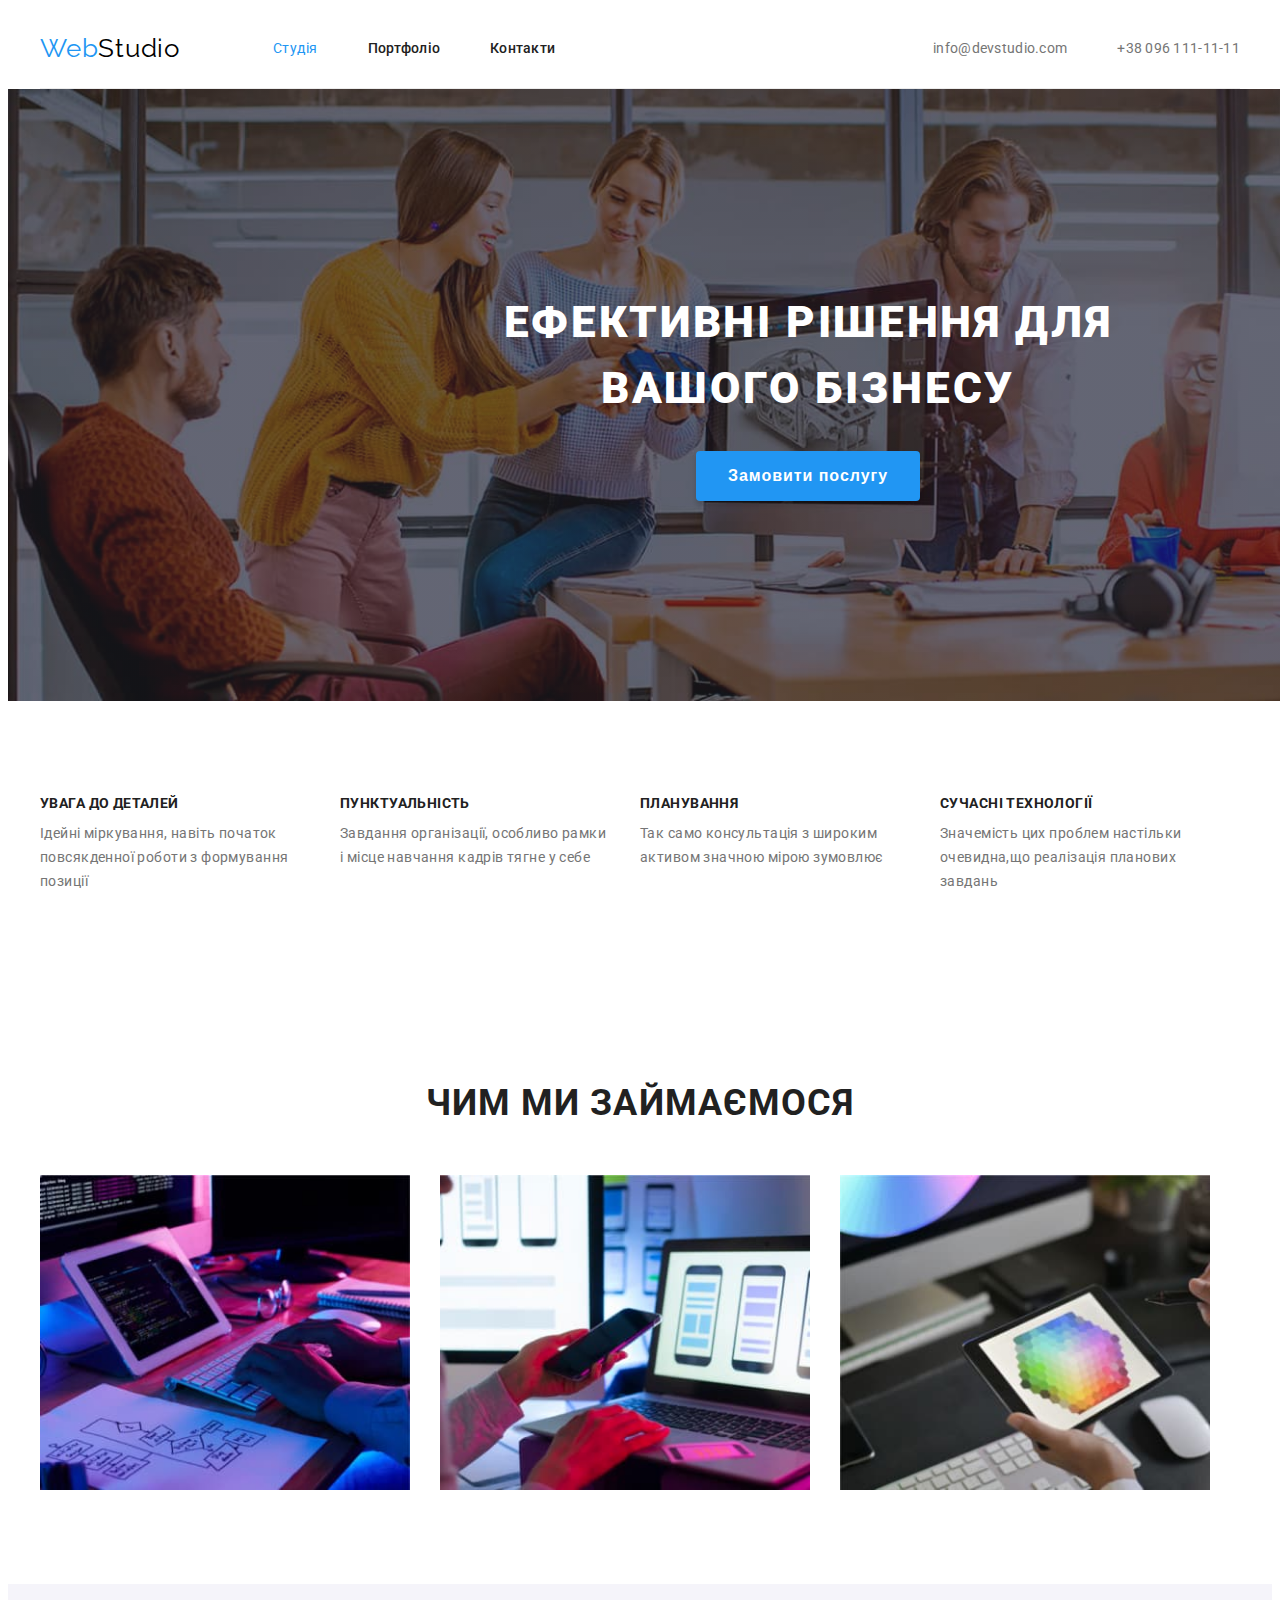
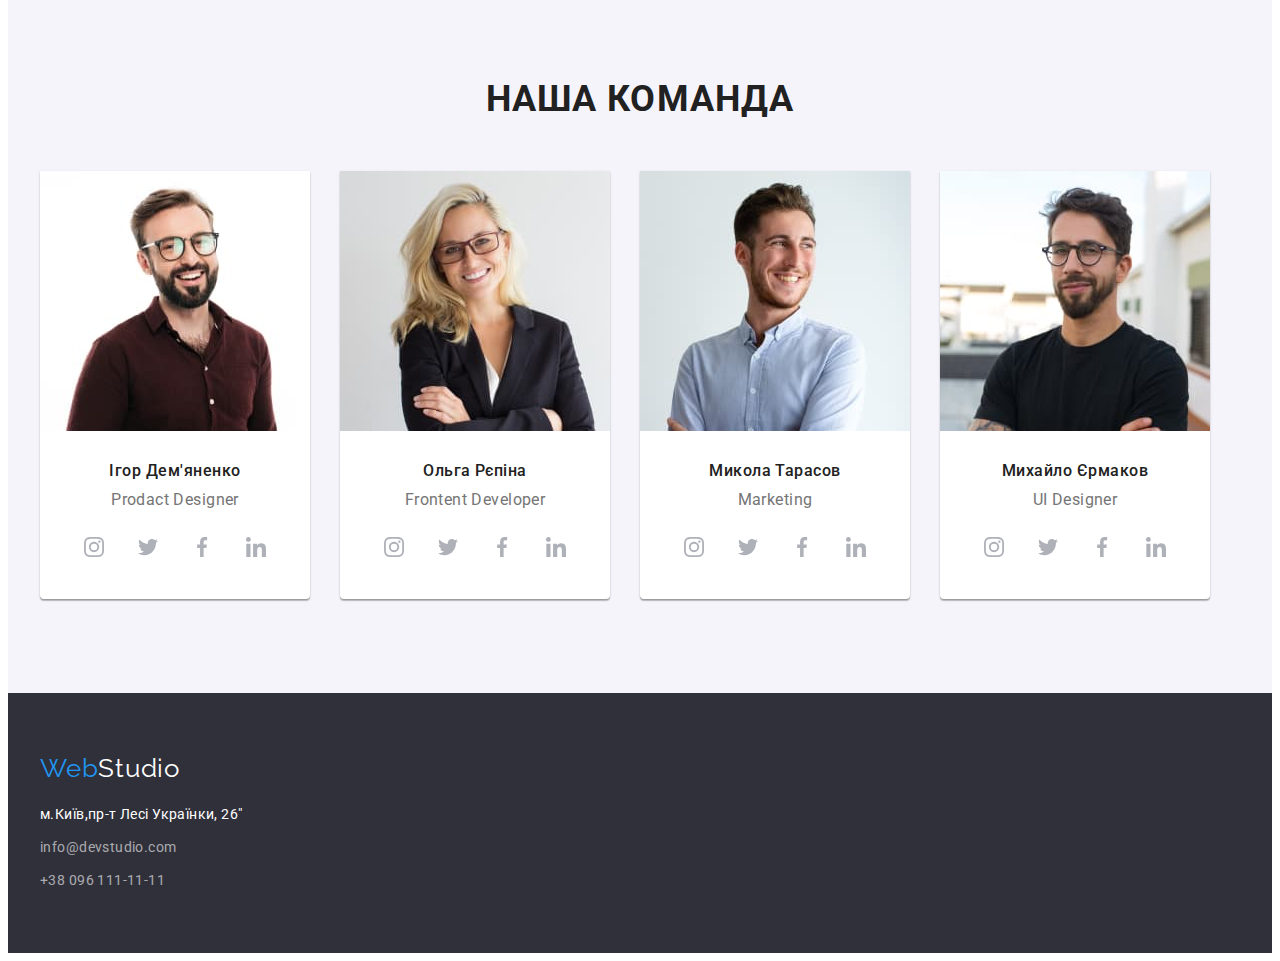
==== index.html @ 4b5b94ff "1" ====
<!DOCTYPE html>
<html lang="en">
  <head>
    <meta charset="UTF-8" >
    <meta http-equiv="X-UA-Compatible" content="IE=edge" >
    <meta name="viewport" content="width=device-width, initial-scale=1.0" >
    <title>Document</title>
<link rel="preconnect" href="https://fonts.googleapis.com">
<link rel="preconnect" href="https://fonts.gstatic.com" crossorigin>
<link href="https://fonts.googleapis.com/css2?family=Raleway:wght@700&family=Roboto:wght@400;500;700;900&display=swap"
  rel="stylesheet">
  <link rel="stylesheet" href="https://cdnjs.cloudflare.com/ajax/libs/modern-normalize/1.1.0/modern-normalize.min.css" integrity="sha512-wpPYUAdjBVSE4KJnH1VR1HeZfpl1ub8YT/NKx4PuQ5NmX2tKuGu6U/JRp5y+Y8XG2tV+wKQpNHVUX03MfMFn9Q==" crossorigin="anonymous" referrerpolicy="no-referrer" />
    <link rel="stylesheet" href="css/styles.css">
  </head>
  <body>
    <header>
      <div class="container">
      <nav class="site-nav">
        <a class="logo" href="./index.html" rel="home">Web<span>Studio</span></a>
        <ul class="menu">
          <li class="iten">
            <a class="text" href="./index.html">Студія</a>
          </li>
          <li class="iten" >
            <a class="page" href="./portfolio.html">Портфоліо</a>
          </li>
          <li class="iten">
            <a class="page" href="./">Контакти</a>
          </li>
        </ul>
      <ul class="сontaсt">
        <li class="iten"><a class="mail" href="mailto:info@devstudio.com">info@devstudio.com</a></li>
        <li class="iten"><a class="tel" href="tel:+380961111111">+38 096 111-11-11</a></li>
      </ul>
    </nav>
    </div>
    </header>
    <main>
      <div class="bunner">
      <section class="section hero">
        <div class="container">
        <h1 class="hero-title">ЕФЕКТИВНІ РІШЕННЯ ДЛЯ ВАШОГО БІЗНЕСУ</h1>
        <button class="button" type="button">
          Замовити послугу
        </button>
        </div>
      </section>
      </div>
      <section class="section">
        <div class="container">
        <h2 class="visually-hidden">НАШІ ПЕРЕВАГИ</h2>
        <ul class="work-list">
          <li class="feature"> 
            <h3 class="title" >УВАГА ДО ДЕТАЛЕЙ</h3>
            <p class="essence">
              Ідейні міркування, навіть початок повсякденної роботи з формування
              позиції
            </p>
          </li>
          <li class="feature">
            <h3 class="title">ПУНКТУАЛЬНІСТЬ</h3>
            <p class="essence" >
              Завдання організації, особливо рамки і місце навчання кадрів тягне
              у себе
            </p>
          </li>
          <li class="feature">
            <h3 class="title">ПЛАНУВАННЯ</h3>
            <p class="essence" >
              Так само консультація з широким активом значною мірою зумовлює
            </p>
          </li>
          <li class="feature">
            <h3 class="title" >СУЧАСНІ ТЕХНОЛОГІЇ</h3>
            <p class="essence">
              Значемість цих проблем настільки очевидна,що реалізація планових
              завдань
            </p>
          </li>
        </ul>
        </div>
      </section>
      <section class="section">
        <div class="container">
        <h2 class="skills">ЧИМ МИ ЗАЙМАЄМОСЯ</h2>
        <ul class="foto">
          <li class="foto-img"><img src="./images/box1.jpg" alt="Розробка" width="370" height="294"></li>
          <li class="foto-img"><img src="./images/box2.jpg" alt="Дизайн" width="370" height="294"></li>
          <li class="foto-img"><img src="./images/box3.jpg" alt="Аналітика" width="370" height="294"></li>
        </ul>
        </div>
      </section>
      <section class="section teams">
        <div class="container">
        <h2  class="specialists">НАША КОМАНДА</h2>
        <ul class="group">
          <li class="team">
            <img class="team-picture" src="./images/team1.jpg" alt="Спеціаліст №1" width="270" height="260">
            <h3 class="name">Ігор Дем'яненко</h3>
            <p class="activity">Prodact Designer</p>
            <ul class="socials">
              <li class="socials-item">
               <a class="socials-link" href="http://instagram.com" target="_blank" rel="noopener noreferrer">
              <svg class="socials-icon" width="20" height="20">
                <use href="./images/icons.svg#icon-instagram"></use>
               </svg>
               </a>
              </li>
              <li class="socials-item">
                <a class="socials-link" href="http://instagram.com" target="_blank" rel="noopener noreferrer">
               <svg class="socials-icon" width="20" height="20">
                 <use href="./images/icons.svg#icon-twitter"></use>
                </svg>
                </a>
               </li>
               <li class="socials-item">
                <a class="socials-link" href="http://instagram.com" target="_blank" rel="noopener noreferrer">
               <svg class="socials-icon" width="20" height="20">
                 <use href="./images/icons.svg#icon-facebook"></use>
                </svg>
                </a>
               </li>
               <li class="socials-item">
                <a class="socials-link" href="http://instagram.com" target="_blank" rel="noopener noreferrer">
               <svg class="socials-icon" width="20" height="20">
                 <use href="./images/icons.svg#icon-linkedin"></use>
                </svg>
                </a>
               </li>
        </ul>
          <li class="team">
            <img class="team-picture" src="./images/team2.jpg" alt="Спеціаліст №2" width="270" height="260">
            <h3 class="name">Ольга Рєпіна</h3>
            <p class="activity">Frontent Developer</p>
            <ul class="socials">
              <li class="socials-item">
               <a class="socials-link" href="http://instagram.com" target="_blank" rel="noopener noreferrer">
              <svg class="socials-icon" width="20" height="20">
                <use href="./images/icons.svg#icon-instagram"></use>
               </svg>
               </a>
              </li>
              <li class="socials-item">
                <a class="socials-link" href="http://instagram.com" target="_blank" rel="noopener noreferrer">
               <svg class="socials-icon" width="20" height="20">
                 <use href="./images/icons.svg#icon-twitter"></use>
                </svg>
                </a>
               </li>
               <li class="socials-item">
                <a class="socials-link" href="http://instagram.com" target="_blank" rel="noopener noreferrer">
               <svg class="socials-icon" width="20" height="20">
                 <use href="./images/icons.svg#icon-facebook"></use>
                </svg>
                </a>
               </li>
               <li class="socials-item">
                <a class="socials-link" href="http://instagram.com" target="_blank" rel="noopener noreferrer">
               <svg class="socials-icon" width="20" height="20">
                 <use href="./images/icons.svg#icon-linkedin"></use>
                </svg>
                </a>
               </li>
        </ul>
          </li>
          <li class="team">
            <img class="team-picture" src="./images/team3.jpg" alt="Спеціаліст №3" width="270" height="260">
            <h3 class="name">Микола Тарасов</h3>
            <p class="activity">Marketing</p>
            <ul class="socials">
              <li class="socials-item">
               <a class="socials-link" href="http://instagram.com" target="_blank" rel="noopener noreferrer">
              <svg class="socials-icon" width="20" height="20">
                <use href="./images/icons.svg#icon-instagram"></use>
               </svg>
               </a>
              </li>
              <li class="socials-item">
                <a class="socials-link" href="http://instagram.com" target="_blank" rel="noopener noreferrer">
               <svg class="socials-icon" width="20" height="20">
                 <use href="./images/icons.svg#icon-twitter"></use>
                </svg>
                </a>
               </li>
               <li class="socials-item">
                <a class="socials-link" href="http://instagram.com" target="_blank" rel="noopener noreferrer">
               <svg class="socials-icon" width="20" height="20">
                 <use href="./images/icons.svg#icon-facebook"></use>
                </svg>
                </a>
               </li>
               <li class="socials-item">
                <a class="socials-link" href="http://instagram.com" target="_blank" rel="noopener noreferrer">
               <svg class="socials-icon" width="20" height="20">
                 <use href="./images/icons.svg#icon-linkedin"></use>
                </svg>
                </a>
               </li>
        </ul>
          </li>
          <li class="team">
            <img class="team-picture" src="./images/team4.jpg" alt="Спеціаліст №4" width="270" height="260">
            <h3 class="name">Михайло Єрмаков</h3>
            <p class="activity">UI Designer</p>
            <ul class="socials">
              <li class="socials-item">
               <a class="socials-link" href="http://instagram.com" target="_blank" rel="noopener noreferrer">
              <svg class="socials-icon" width="20" height="20">
                <use href="./images/icons.svg#icon-instagram"></use>
               </svg>
               </a>
              </li>
              <li class="socials-item">
                <a class="socials-link" href="http://instagram.com" target="_blank" rel="noopener noreferrer">
               <svg class="socials-icon" width="20" height="20">
                 <use href="./images/icons.svg#icon-twitter"></use>
                </svg>
                </a>
               </li>
               <li class="socials-item">
                <a class="socials-link" href="http://instagram.com" target="_blank" rel="noopener noreferrer">
               <svg class="socials-icon" width="20" height="20">
                 <use href="./images/icons.svg#icon-facebook"></use>
                </svg>
                </a>
               </li>
               <li class="socials-item">
                <a class="socials-link" href="http://instagram.com" target="_blank" rel="noopener noreferrer">
               <svg class="socials-icon" width="20" height="20">
                 <use href="./images/icons.svg#icon-linkedin"></use>
                </svg>
                </a>
               </li>
        </ul>
          </li>
        </ul>
        </div>
      </section>
    </main>
    <footer class="page-footer">
      <div class="container">
        <a class="logo-f" href="./index.html" rel="home">Web<span>Studio</span></a>
       <ul class="feedback">
        <li class="footer-feedback"><a class="map" href="./https://www.google.com/maps">м.Київ,пр-т Лесі Українки, 26"</a></li>
        <li class="footer-feedback"><a class="f-mail" href="mailto:info@devstudio.com">info@devstudio.com</a></li>
        <li class="footer-feedback"><a class="f-tel" href="tel:+380961111111">+38 096 111-11-11</a></li>
      </ul>
    </div>
      
    </footer>
    </body>
    
    </html>
---- css/styles.css ----
:root{
    --primary-text-color:#757575;
    --title-text-color:#212121;
    --accent-color:#2196f3;
    --primary-bg-color:#fff;
    --btn-bg-color:#188CE8;
    --border-color: #eeeeee;
}
body {
    font-family: 'Roboto', sans-serif;
    color: var(--primary-text-color);
    font-size: 14px;
    letter-spacing: 0.03em;
    background-color: var(--primary-bg-color);
}
ul{
    list-style: none;
    margin: 0;
    padding: 0;
}
a {
    text-decoration: none;
    margin: 0;
    padding: 0;
    color: inherit;
}
h1, h2, h3, p{
    margin: 0;
}
img{
    display: block;
    max-width: 100%;
    height: auto;
}
.container{
width: 1200px;
padding-left: 15px;
padding-right: 15px;
margin-left: auto;
margin-right: auto;
}
.section{
    padding-top: 94px;
    padding-bottom: 94px;

}

.site-nav{
    display: flex;
    align-items: center;
    border-bottom: 1px solid #ececec;
}

.menu {
    display: flex;
    margin-left: 93px;
    padding-inline-start: 0px;

}
.menu .iten:not(:last-child)
{
    margin-right: 50px;
}

.logo{
    display: inline-block;
    padding-top: 24px;
    padding-bottom: 24px;


    font-family: 'Raleway', sans-serif; 
    color:var(--accent-color);
    font-size: 26px;
    text-decoration: none;
    letter-spacing: 0.03em;
}
.logo span {
  color:#000;
}

.menu  .page{
    display: block;
   font-weight: 500;
    color: var(--title-text-color);
    letter-spacing: 0.02em;
    padding-top: 32px;
    padding-bottom: 32px;
}

.page:focus, 
.page:hover {
    color: var(--accent-color);

} 

.menu .text{
    display: block;
    color:var(--accent-color);
    padding-top: 32px;
    padding-bottom: 32px;
   
}
.сontaсt {
    display: flex;
    justify-content: flex-end;
    letter-spacing: 0.02em;
    color: var(--primary-text-color);
    margin-left: auto;
}


.contact .iten + .iten {
    margin-left: 50px;
}
.mail{
    display: block;
    color: var(--primary-text-color);
    padding-top: 32px;
    padding-bottom: 32px;
}
.tel {
    display: block;
 color:var(--primary-text-color) ;
 margin-left: 50px;
 padding-top: 32px;
    padding-bottom: 32px;

}
.contact a:hover {
    color: var(--accent-color);
}
.mail:hover,
.mail:focus{
    color: var(--accent-color);
}
.tel:hover,
.tel:focus{
    color: var(--accent-color);
}

   
.hero {
 text-align: center;
 margin-top: auto;
 padding-top: 200px;
 padding-bottom: 200px;
 width: 1600px;
 height: 100%;
 margin-left: auto;
 margin-right: auto;
 background-image: linear-gradient( rgba(47, 48, 58, 0.4), rgba(47, 48, 58, 0.4)),
url(../images/mainfon.jpg); 

background-repeat: no-repeat;
background-position: center;
background-color: #2f303A;
background-size: cover;
}


.hero-title {
 color:var(--primary-bg-color);
 font-size: 44px;
 font-weight: 900;
 letter-spacing: 0.06em;
 line-height: 1.5;
 margin-right: 0px;
 margin-bottom: 30px;
 width: 696px;
margin-left: auto;
margin-right: auto;
}
.button{
text-align: center;
padding: 10px 32px;
background-color: var(--accent-color);
color: var(--primary-bg-color);
font-size: 16px;
font-weight: 700;
letter-spacing: 0.06em;
line-height: 1.9;
border-radius: 4px;
border: 0;
cursor: pointer;
box-shadow: 0px 4px 4px rgba(0, 0, 0, 0.15);

}
.button:focus, 
.button:hover{
    color: var(--primary-bg-color);
    background-color: var(--btn-bg-color);
}
.visually-hidden {
    position: absolute;
    white-space: nowrap;
    width: 1px;
    height: 1px;
    overflow: hidden;
    border: 0;
    padding: 0;
    clip: rect(0 0 0 0);
    clip-path: inset(50%);
    margin: -1px;
}

.work-list{
    display: flex;
    flex-direction: row;
    margin-top: 0;
    margin-bottom: 0;
}

.work-list .title{
    color:var(--title-text-color);
    font-size: 14px;
    font-weight: 700;
    letter-spacing: 0.03em;
    line-height: 1.2;
    padding-bottom: 10px;
    margin-top: 0;
    margin-bottom: 0;
}
.feature{
    width: 270px;
}
.work-list .essence {
    font-weight: 400;
    line-height: 1.7;
}
.feature:not(:last-child){
margin-right: 30px;
}
.skills{
    text-align: center;
    color: var(--title-text-color);
    font-size: 36px;
    font-weight: 700;
    letter-spacing: 0.03em;
    line-height: 1.2;
    margin-top: 0px;
    margin-bottom: 50px;

}
.specialists {
    text-align: center;
    color: var(--title-text-color);
    font-size: 36px;
    font-weight: 700;
    letter-spacing: 0.03em;
    line-height: 1.2;
    margin-top: 0px;
    margin-bottom: 50px;
}

.foto{
    display: flex;
    margin-top: 0px;
    margin-bottom: 0px;
    padding-inline-start: 0px;
    
}


.foto-img:not(:last-child)
{ 
    margin-right: 30px;
}
.group{
display: flex;
     }

 .teams{
    background-color: #f5f4fa;
}
.team {
    background-color: var(--primary-bg-color);
    box-shadow: 0px 1px 3px rgba(0, 0, 0, 0.12), 0px 1px 1px rgba(0, 0, 0, 0.14), 0px 2px 1px rgba(0, 0, 0, 0.2);
    border-radius: 0px 0px 4px 4px;
}
.team:not(:last-child){
    margin-right: 30px;
}
.team-picture{
    
    margin-bottom: 30px;
}
.name {
    color: var(--title-text-color);
    font-size: 16px;
    font-weight: 500;
    letter-spacing: 0.03em;
    line-height: 1.2;
    margin-bottom: 10px;
    text-align: center;
}
.activity{
    font-size: 16px;
    font-weight: 400;
    line-height: 1.2;
    text-align: center;
    margin-bottom: 16px;
}
.socials{
    display: flex;
    display: flex;
    justify-content: center;
    align-items: center;
    gap: 10px;
    padding-bottom: 30px;
}
.socials-item{
    display: flex;
    justify-content: center;
    align-items: center;
    width: 44px;
    height: 44px;
}
.socials-link{
    display: flex;
    justify-content: center;
    align-items: center;
    width: 44px;
    height: 44px;
     background-color: #fff;
     border-radius: 50%;
}
.socials-icon:hover{
    background-color: aqua;
}
.socials-link:hover .socials-icon{
    fill:#188CE8
}
.socials-icon{
    fill: #afb1b8;
}

.page-footer {
   background-color: #2f303A;

}
.page-footer .feedback {
    letter-spacing: 0.03em;
    line-height: 1.7;
    padding-bottom: 60px;
}
.page-footer .feedback:hover {
    color:var(--accent-color);
}
.container .logo-f{
font-family: 'Raleway', sans-serif;
    color: var(--accent-color);
    font-size: 26px;
    letter-spacing: 0.03em;
    padding-top: 60px;
    display:inline-flex;
    margin-bottom: 20px;

}
.logo-f span{
    color: var(--primary-bg-color);
}
.page-footer .map {
     color: var(--primary-bg-color);
     padding-inline-start: 0px;
     margin-top: 20px;
}

.f-mail:hover,
.f-mail:focus{
    color: var(--accent-color);
}
.f-tel:hover,
.f-tel:focus{
    color: var(--accent-color);
}

.footer-feedback:not(:last-child){
    margin-bottom: 9px;
}
.f-mail{
    color: rgba(255, 255, 255, 0.6);
}
.f-tel{
    color: rgba(255, 255, 255, 0.6);
margin-left: 0px;
}







.menu .studia{
    color: var(--title-text-color);
}
.menu .portf{
    color: var(--accent-color);
}
.bt{
    display: flex;
    margin-bottom: 50px;
    justify-content: center;
}
 .btns:not(:last-child){
    margin-right: 8px;
}
.btn-group{
    background-color: #f5f4fa;
    letter-spacing: 0.03em;
    font-size: 16px;
    color: var(--title-text-color);
    line-height: 26px;
     display: flex;
     text-align: center;
     border-radius: 4px;
     padding: 6px 22px;
     border:0px;
     cursor: pointer;
    
}

.other:focus,
.other:hover{
    color: var(--primary-bg-color);
    background-color:#188CE8 ;
    filter: drop-shadow(0px 4px 4px rgba(0, 0, 0, 0.25));
}

 .all{
    display: inline-block;
    background-color: var(--accent-color);
    color: var(--primary-bg-color);
    min-width: 73px;
    padding: 6px 25px;
    
}
.all:focus,
.all:hover {
    color:#188CE8 ;
    background-color: var(--primary-bg-color) ;
    filter: drop-shadow(0px 4px 4px rgba(0, 0, 0, 0.25));

}
.project{
    display: flex;
    flex-wrap: wrap;
    gap:30px
}
 .blok {
     width: calc((100% - 30px*2) / 3);
}

.main-foto{
    display: block;
    max-width: 100%;
    height:auto;
}

.poster{
    border-bottom: 1px solid var(--border-color);
    border-left: 1px solid var(--border-color);
    border-right: 1px solid var(--border-color);
    padding-left: 23px;
    padding-top: 20px;
    padding-bottom: 19px;
}
.project-name {
    letter-spacing: 0.06em;
    font-size: 18px;
    color: var(--title-text-color);
    font-weight: 700;
    line-height: 1.9;
    margin-bottom: 4px;
}
.project-deal {
    font-size: 16px;
    color: var(--primary-text-color);
    letter-spacing:0.03em ;
    line-height: 30px;
}
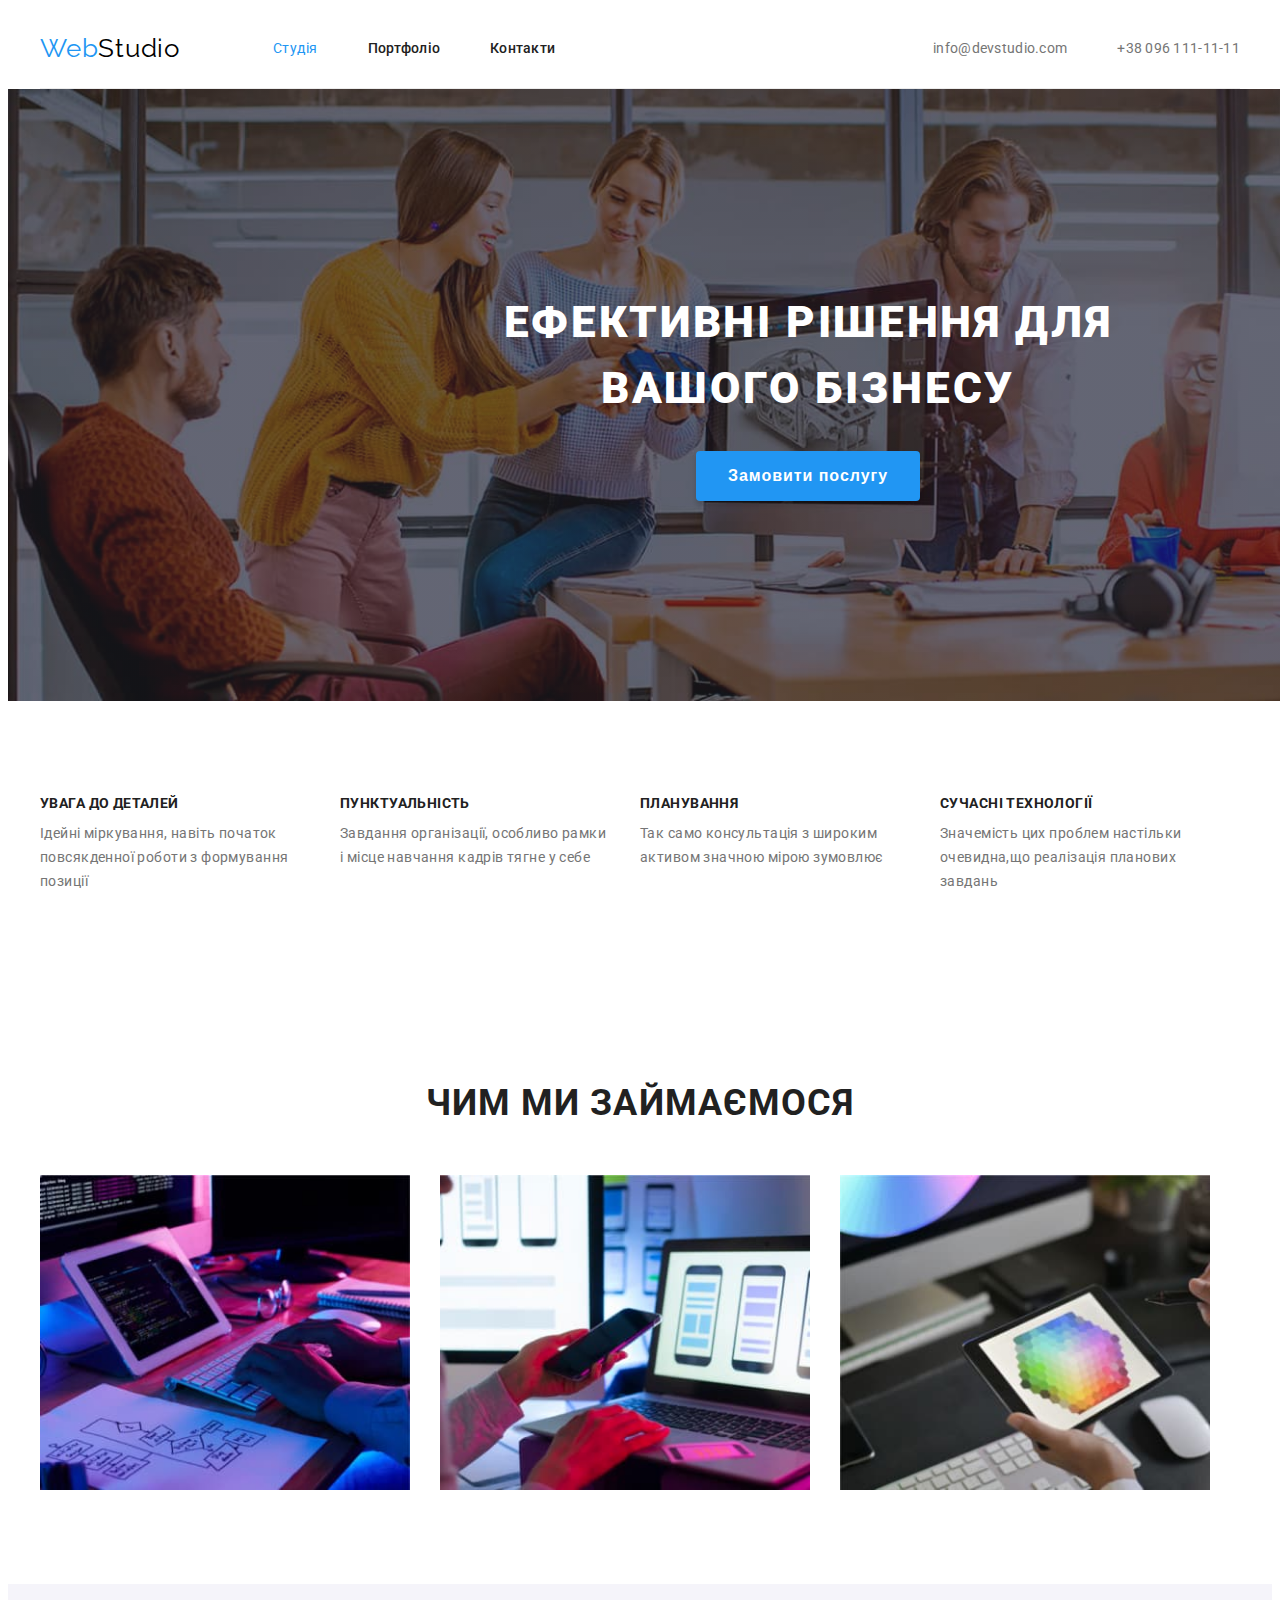
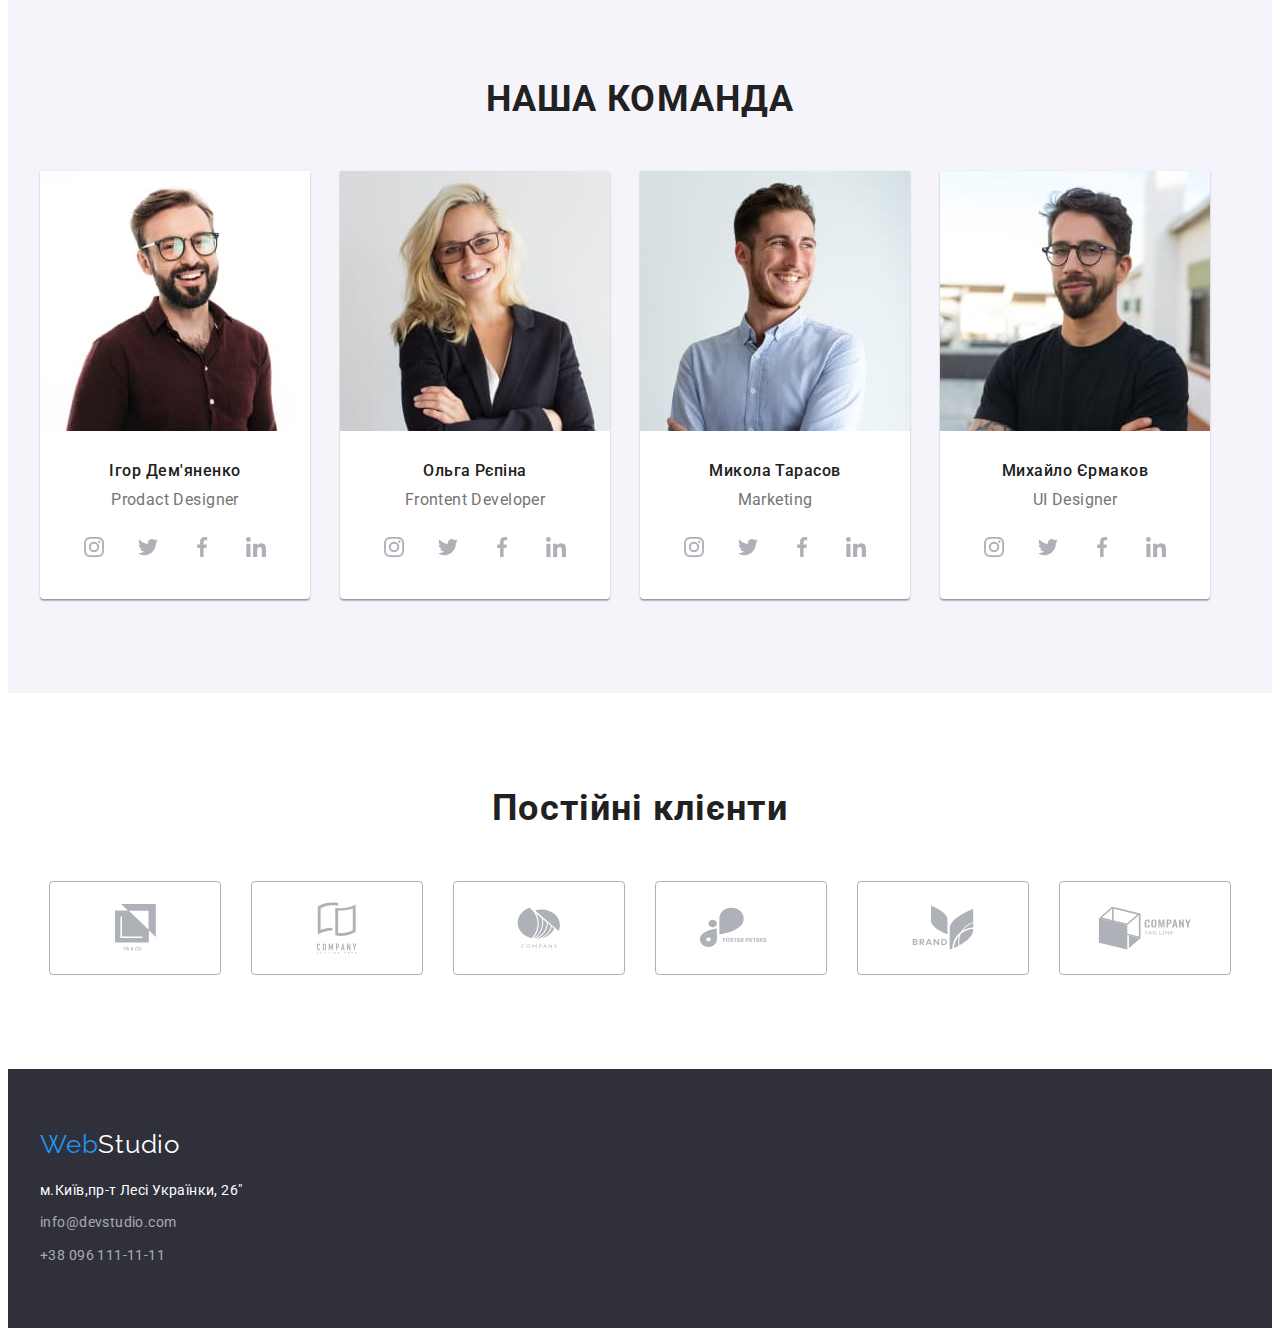
==== commit de3f913a: "1" ====
--- a/index.html
+++ b/index.html
@@ -134,6 +134,50 @@
             <p class="activity">Frontent Developer</p>
             <ul class="socials">
               <li class="socials-item">
+                
+              
+               <a class="socials-link" href="http://instagram.com" target="_blank" rel="noopener noreferrer">
+              <svg class="socials-icon" width="20" height="20">
+                <use href="./images/icons.svg#icon-instagram"></use>
+               </svg>
+               </a>
+            </li>
+              
+              <li class="socials-item">
+              
+                <a class="socials-link" href="http://instagram.com" target="_blank" rel="noopener noreferrer">
+               <svg class="socials-icon" width="20" height="20">
+                 <use href="./images/icons.svg#icon-twitter"></use>
+                </svg>
+                </a>
+            
+               </li>
+               <li class="socials-item">
+                
+                <a class="socials-link" href="http://instagram.com" target="_blank" rel="noopener noreferrer">
+               <svg class="socials-icon" width="20" height="20">
+                 <use href="./images/icons.svg#icon-facebook"></use>
+                </svg>
+                </a>
+            
+               </li>
+               <li class="socials-item">
+               
+                <a class="socials-link" href="http://instagram.com" target="_blank" rel="noopener noreferrer">
+               <svg class="socials-icon" width="20" height="20">
+                 <use href="./images/icons.svg#icon-linkedin"></use>
+                </svg>
+                </a>
+             
+               </li>
+        </ul>
+          </li>
+          <li class="team">
+            <img class="team-picture" src="./images/team3.jpg" alt="Спеціаліст №3" width="270" height="260">
+            <h3 class="name">Микола Тарасов</h3>
+            <p class="activity">Marketing</p>
+            <ul class="socials">
+              <li class="socials-item">
                <a class="socials-link" href="http://instagram.com" target="_blank" rel="noopener noreferrer">
               <svg class="socials-icon" width="20" height="20">
                 <use href="./images/icons.svg#icon-instagram"></use>
@@ -164,9 +208,9 @@
         </ul>
           </li>
           <li class="team">
-            <img class="team-picture" src="./images/team3.jpg" alt="Спеціаліст №3" width="270" height="260">
-            <h3 class="name">Микола Тарасов</h3>
-            <p class="activity">Marketing</p>
+            <img class="team-picture" src="./images/team4.jpg" alt="Спеціаліст №4" width="270" height="260">
+            <h3 class="name">Михайло Єрмаков</h3>
+            <p class="activity">UI Designer</p>
             <ul class="socials">
               <li class="socials-item">
                <a class="socials-link" href="http://instagram.com" target="_blank" rel="noopener noreferrer">
@@ -198,42 +242,68 @@
                </li>
         </ul>
           </li>
-          <li class="team">
-            <img class="team-picture" src="./images/team4.jpg" alt="Спеціаліст №4" width="270" height="260">
-            <h3 class="name">Михайло Єрмаков</h3>
-            <p class="activity">UI Designer</p>
-            <ul class="socials">
-              <li class="socials-item">
-               <a class="socials-link" href="http://instagram.com" target="_blank" rel="noopener noreferrer">
-              <svg class="socials-icon" width="20" height="20">
-                <use href="./images/icons.svg#icon-instagram"></use>
-               </svg>
-               </a>
-              </li>
-              <li class="socials-item">
-                <a class="socials-link" href="http://instagram.com" target="_blank" rel="noopener noreferrer">
-               <svg class="socials-icon" width="20" height="20">
-                 <use href="./images/icons.svg#icon-twitter"></use>
-                </svg>
-                </a>
-               </li>
-               <li class="socials-item">
-                <a class="socials-link" href="http://instagram.com" target="_blank" rel="noopener noreferrer">
-               <svg class="socials-icon" width="20" height="20">
-                 <use href="./images/icons.svg#icon-facebook"></use>
-                </svg>
-                </a>
-               </li>
-               <li class="socials-item">
-                <a class="socials-link" href="http://instagram.com" target="_blank" rel="noopener noreferrer">
-               <svg class="socials-icon" width="20" height="20">
-                 <use href="./images/icons.svg#icon-linkedin"></use>
-                </svg>
-                </a>
-               </li>
-        </ul>
-          </li>
-        </ul>
+        </ul>
+        </div>
+      </section>
+      <section class="section">
+        <div class="container">
+          <h2 class="customers">Постійні клієнти</h2>
+          <ul class="our-customers">
+            <li>
+              <div class="customer-box">
+                <a class="customer-link" href="http://" target="_blank" rel="noopener noreferrer">
+                  <svg class="customer-icon" width="41" height="46.7">
+                    <use href="./images/icons.svg#icon-group"></use>
+                   </svg>
+                   </a>
+              </div>
+            </li>
+            <li>
+              <div class="customer-box">
+                <a class="customer-link" href="http://" target="_blank" rel="noopener noreferrer">
+                  <svg class="customer-icon" width="40" height="52">
+                    <use href="./images/icons.svg#icon-group-1"></use>
+                   </svg>
+                   </a>
+              </div>
+            </li>
+            <li>
+              <div class="customer-box"> 
+                <a class="customer-link" href="http://" target="_blank" rel="noopener noreferrer">
+                  <svg class="customer-icon" width="43.46" height="41.18">
+                    <use href="./images/icons.svg#icon-group-2"></use>
+                   </svg>
+                   </a>
+              </div>
+            </li>
+            <li>
+              <div class="customer-box">
+                <a class="customer-link" href="http://" target="_blank" rel="noopener noreferrer">
+                  <svg class="customer-icon" width="84.44" height="40.62">
+                    <use href="./images/icons.svg#icon-group-3"></use>
+                   </svg>
+                   </a>
+              </div>
+            </li>
+            <li>
+              <div class="customer-box"> 
+                <a class="customer-link" href="http://" target="_blank" rel="noopener noreferrer">
+                  <svg class="customer-icon" width="62.54" height="45.43">
+                    <use href="./images/icons.svg#icon-group-4"></use>
+                   </svg>
+                   </a>
+              </div>
+            </li>
+            <li>
+              <div class="customer-box">
+                <a class="customer-link" href="http://" target="_blank" rel="noopener noreferrer">
+                  <svg class="customer-icon" width="93.79" height="43.93">
+                    <use href="./images/icons.svg#icon-group-5"></use>
+                   </svg>
+                   </a>
+              </div>
+            </li>
+          </ul>
         </div>
       </section>
     </main>
--- a/css/styles.css
+++ b/css/styles.css
@@ -302,37 +302,87 @@
 }
 .socials{
     display: flex;
-    display: flex;
     justify-content: center;
     align-items: center;
     gap: 10px;
     padding-bottom: 30px;
 }
-.socials-item{
+
+.socials-link{
     display: flex;
     justify-content: center;
     align-items: center;
     width: 44px;
     height: 44px;
-}
-.socials-link{
+     background-color:  var(--primary-bg-color);
+     border-radius: 50%;
+}
+.socials-item{
+   
+}
+.socials-link:hover{
+    background-color:var(--btn-bg-color);
+}
+.socials-link:hover .socials-icon{
+    fill: var(--primary-bg-color);
+}
+    
+.socials-icon:hover{
+    fill: var(--primary-bg-color);
+}
+.socials-icon{
+    fill: #afb1b8;
+}
+.customers{
+    text-align: center;
+    color: var(--title-text-color);
+    font-size: 36px;
+    font-weight: 700;
+    letter-spacing: 0.03em;
+    line-height: 1.2;
+    margin-top: 0px;
+    margin-bottom: 50px;
+}
+.our-customers{
     display: flex;
     justify-content: center;
     align-items: center;
-    width: 44px;
-    height: 44px;
+    gap: 30px;
+}
+.customer-box{
+    display: flex;
+    justify-content: center;
+    align-items: center;
+    width: 170px;
+    height: 92px;
+    border: 1px solid #afb1b8;
+    border-radius: 4px;
+}
+.customer-link{
+   display: flex;
+   justify-content: center;
+   align-items: center;
+    width: 106px;
+    height: 60px;
      background-color: #fff;
-     border-radius: 50%;
-}
-.socials-icon:hover{
-    background-color: aqua;
-}
-.socials-link:hover .socials-icon{
-    fill:#188CE8
-}
-.socials-icon{
-    fill: #afb1b8;
-}
+     }
+
+
+     .customer-box:hover,
+     .customer-box:focus {
+        border-color: var(--accent-color);
+        cursor: pointer;
+    }
+    .customer-box:hover .customer-link .customer-icon{
+        fill: var(--accent-color);
+    }
+    .customer-icon{
+        fill: #afb1b8;
+    }
+
+
+
+
 
 .page-footer {
    background-color: #2f303A;
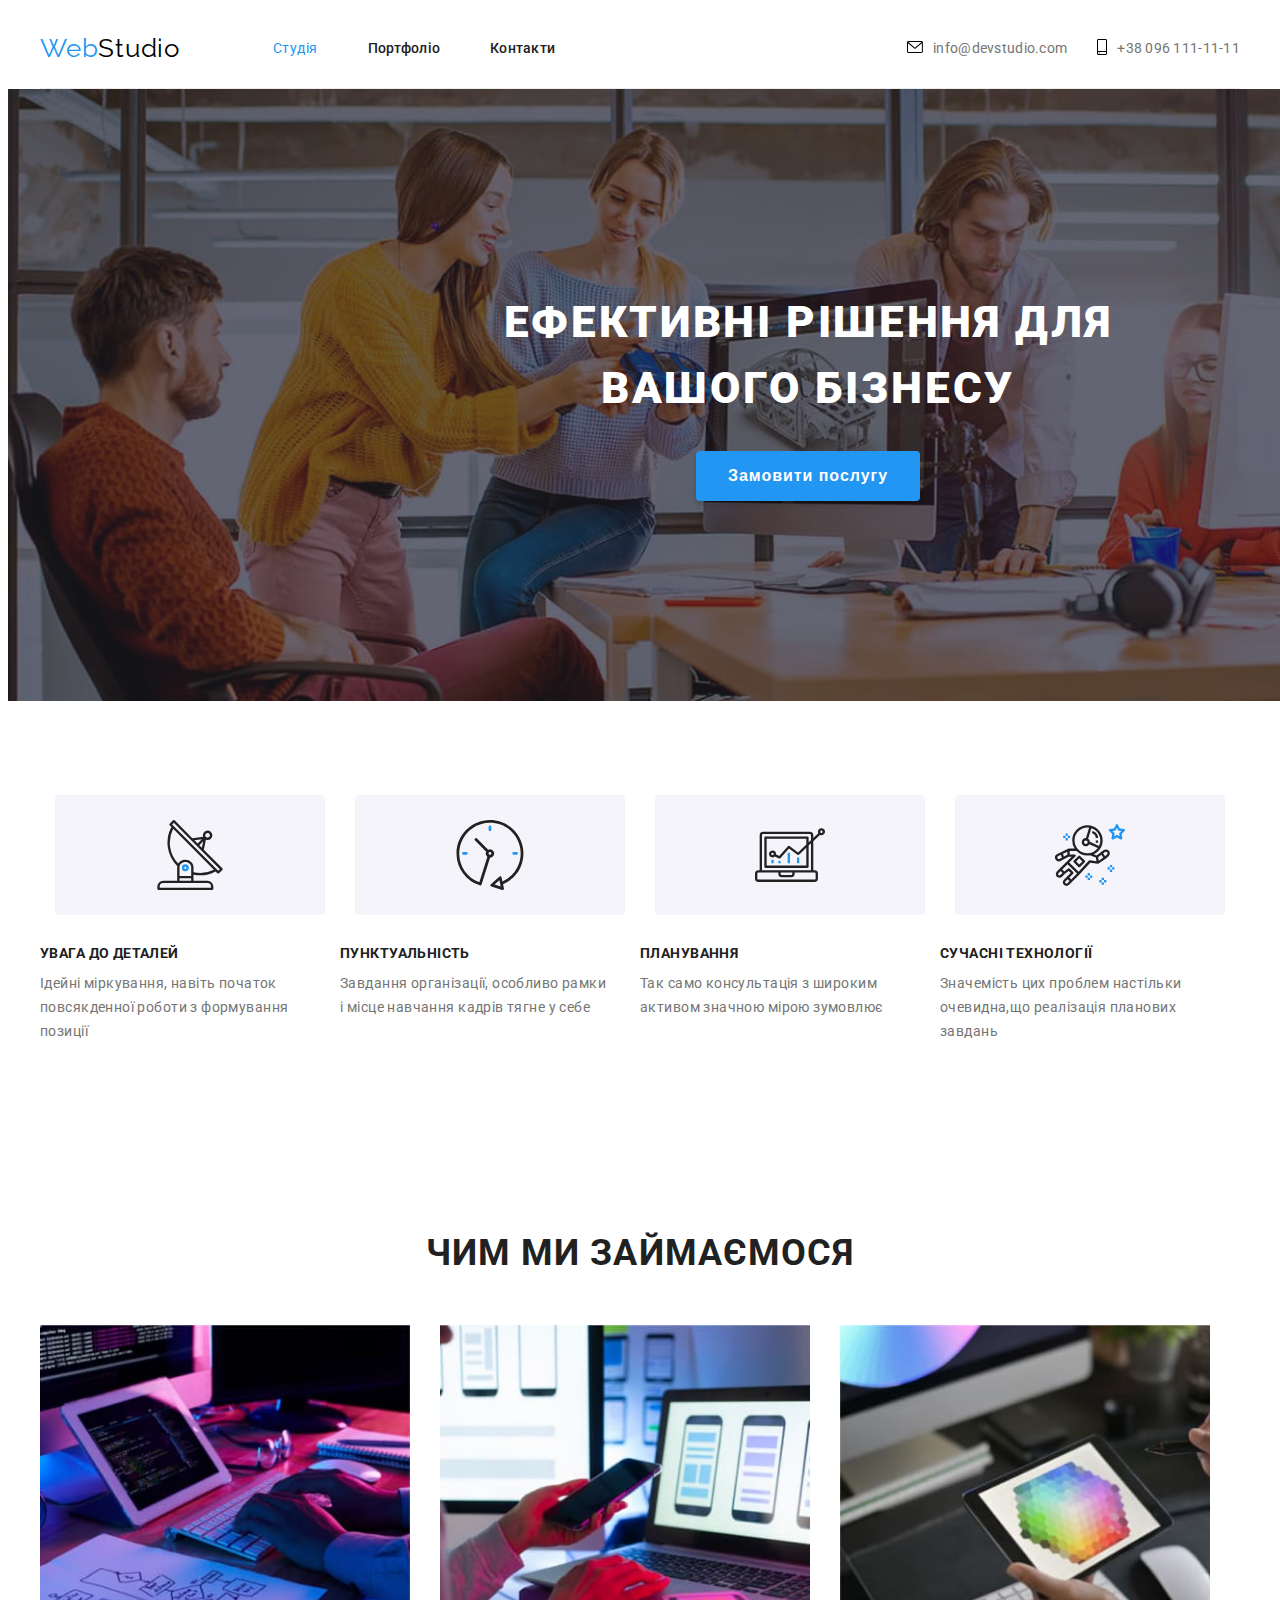
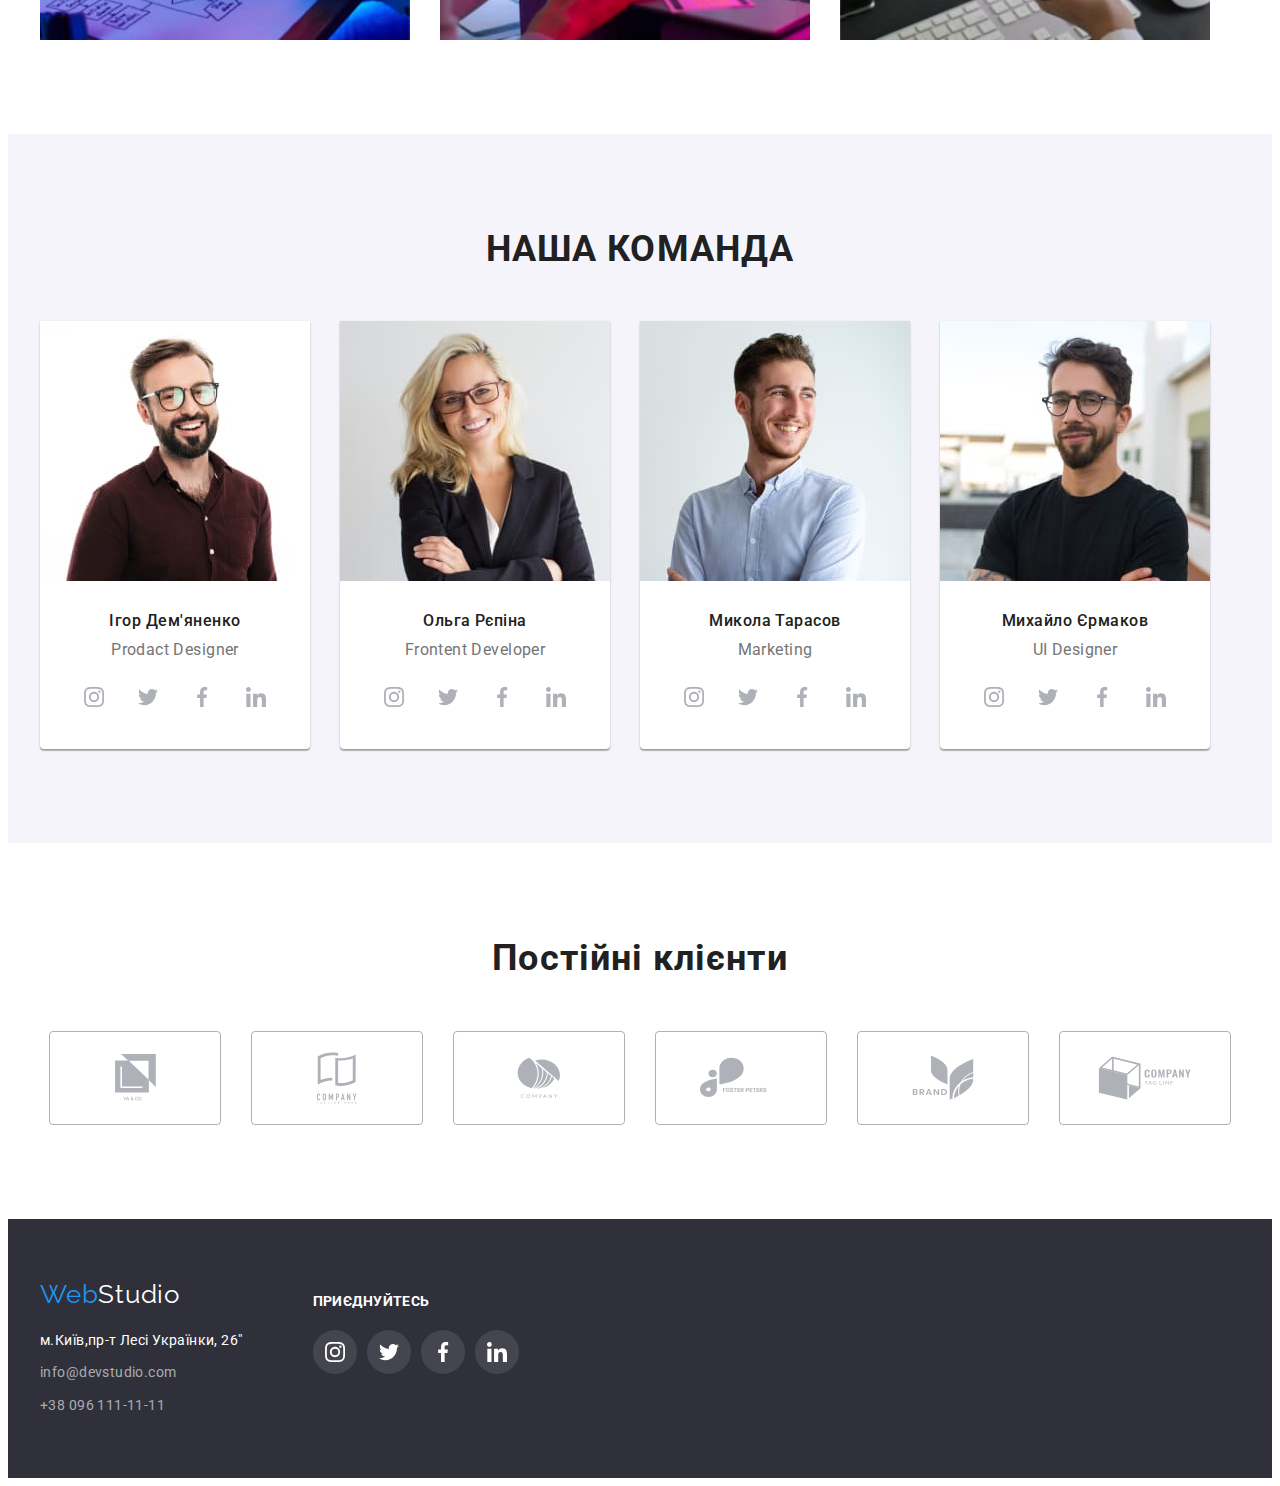
==== commit 7b8cc18c: "2" ====
--- a/index.html
+++ b/index.html
@@ -29,8 +29,28 @@
           </li>
         </ul>
       <ul class="сontaсt">
-        <li class="iten"><a class="mail" href="mailto:info@devstudio.com">info@devstudio.com</a></li>
-        <li class="iten"><a class="tel" href="tel:+380961111111">+38 096 111-11-11</a></li>
+       
+        <li class="contact-item">
+          <div class="contacts">
+          <a class="contact-link" href="http://" target="_blank" rel="noopener noreferrer">
+         <svg class="contact-icon" width="16" height="12">
+           <use href="./images/icons.svg#icon-envelope-hover"></use>
+          </svg>
+          </a>
+          
+        <a class="mail" href="mailto:info@devstudio.com">info@devstudio.com</a>
+          </div>
+      </li>
+        <li class="contact-item">
+          <div class="contacts">
+          <a class="contakt-link" href="http://" target="_blank" rel="noopener noreferrer">
+         <svg class="contakt-icon" width="10" height="16">
+           <use href="./images/icons.svg#icon-smartphone"></use>
+          </svg>
+          </a>
+          <a class="tel" href="tel:+380961111111">+38 096 111-11-11</a>
+          </div>
+        </li>
       </ul>
     </nav>
     </div>
@@ -49,6 +69,36 @@
       <section class="section">
         <div class="container">
         <h2 class="visually-hidden">НАШІ ПЕРЕВАГИ</h2>
+        <ul class="details">
+          <li class="details-item">
+           <a class="details-link" href="http://" target="_blank" rel="noopener noreferrer">
+          <svg class="details-icon" width="70" height="70">
+            <use href="./images/icons.svg#icon-antenna-1"></use>
+           </svg>
+           </a>
+        </li>
+        <li class="details-item">
+          <a class="details-link" href="http://" target="_blank" rel="noopener noreferrer">
+         <svg class="details-icon" width="70" height="70">
+           <use href="./images/icons.svg#icon-clock-1"></use>
+          </svg>
+          </a>
+       </li>
+       <li class="details-item">
+        <a class="details-link" href="http://" target="_blank" rel="noopener noreferrer">
+       <svg class="details-icon" width="70" height="70">
+         <use href="./images/icons.svg#icon-diagram-1"></use>
+        </svg>
+        </a>
+     </li>
+     <li class="details-item">
+      <a class="details-link" href="http://" target="_blank" rel="noopener noreferrer">
+     <svg class="details-icon" width="70" height="70">
+       <use href="./images/icons.svg#icon-astronaut-1"></use>
+      </svg>
+      </a>
+   </li>
+        </ul>
         <ul class="work-list">
           <li class="feature"> 
             <h3 class="title" >УВАГА ДО ДЕТАЛЕЙ</h3>
@@ -308,7 +358,8 @@
       </section>
     </main>
     <footer class="page-footer">
-      <div class="container">
+      <div class="container block-footer">
+        <div>
         <a class="logo-f" href="./index.html" rel="home">Web<span>Studio</span></a>
        <ul class="feedback">
         <li class="footer-feedback"><a class="map" href="./https://www.google.com/maps">м.Київ,пр-т Лесі Українки, 26"</a></li>
@@ -316,6 +367,40 @@
         <li class="footer-feedback"><a class="f-tel" href="tel:+380961111111">+38 096 111-11-11</a></li>
       </ul>
     </div>
+      <div class="footer-icons">
+        <h4 class="footer-header">ПРИЄДНУЙТЕСЬ</h4>
+      <ul class="f-links">
+        <li class="footer-item">
+          <a class="footer-link" href="http://instagram.com" target="_blank" rel="noopener noreferrer">
+         <svg class="footer-icon" width="20" height="20">
+           <use href="./images/icons.svg#icon-instagram"></use>
+          </svg>
+          </a>
+         </li>
+         <li class="footer-item">
+           <a class="footer-link" href="http://instagram.com" target="_blank" rel="noopener noreferrer">
+          <svg class="footer-icon" width="20" height="20">
+            <use href="./images/icons.svg#icon-twitter"></use>
+           </svg>
+           </a>
+          </li>
+          <li class="footer-item">
+           <a class="footer-link" href="http://instagram.com" target="_blank" rel="noopener noreferrer">
+          <svg class="footer-icon" width="20" height="20">
+            <use href="./images/icons.svg#icon-facebook"></use>
+           </svg>
+           </a>
+          </li>
+          <li class="footer-item">
+           <a class="footer-link" href="http://instagram.com" target="_blank" rel="noopener noreferrer">
+          <svg class="footer-icon" width="20" height="20">
+            <use href="./images/icons.svg#icon-linkedin"></use>
+           </svg>
+           </a>
+          </li>
+      </ul>
+    </div>
+    </div>
       
     </footer>
     </body>
--- a/css/styles.css
+++ b/css/styles.css
@@ -24,7 +24,7 @@
     padding: 0;
     color: inherit;
 }
-h1, h2, h3, p{
+h1, h2, h3, h4, p{
     margin: 0;
 }
 img{
@@ -108,26 +108,28 @@
     margin-left: auto;
 }
 
-
-.contact .iten + .iten {
-    margin-left: 50px;
-}
+.contacts{
+    display: flex;
+    justify-content: center;
+    align-items: center;
+    gap: 10px;
+}
+.contact-item:not(:last-child){
+    margin-right: 30px;
+    }
+
+
+
 .mail{
-    display: block;
     color: var(--primary-text-color);
     padding-top: 32px;
     padding-bottom: 32px;
 }
 .tel {
-    display: block;
  color:var(--primary-text-color) ;
- margin-left: 50px;
  padding-top: 32px;
     padding-bottom: 32px;
 
-}
-.contact a:hover {
-    color: var(--accent-color);
 }
 .mail:hover,
 .mail:focus{
@@ -203,6 +205,25 @@
     margin: -1px;
 }
 
+.details{
+    display: flex;
+    justify-content: center;
+    align-items: center;
+    gap: 30px;
+    margin-bottom: 30px;
+}
+
+.details-link{
+    display: flex;
+    justify-content: center;
+    align-items: center;
+    width: 270px;
+    height: 120px;
+     background-color:  #f5f4fa;
+     border-radius: 4px;
+     
+}
+
 .work-list{
     display: flex;
     flex-direction: row;
@@ -305,7 +326,7 @@
     justify-content: center;
     align-items: center;
     gap: 10px;
-    padding-bottom: 30px;
+    margin-bottom: 30px;
 }
 
 .socials-link{
@@ -327,9 +348,8 @@
     fill: var(--primary-bg-color);
 }
     
-.socials-icon:hover{
-    fill: var(--primary-bg-color);
-}
+
+
 .socials-icon{
     fill: #afb1b8;
 }
@@ -385,8 +405,16 @@
 
 
 .page-footer {
+
    background-color: #2f303A;
 
+}
+
+ .block-footer{
+    display: flex;
+    justify-content: left;
+    align-items: center;
+    gap: 70px;
 }
 .page-footer .feedback {
     letter-spacing: 0.03em;
@@ -435,7 +463,46 @@
 margin-left: 0px;
 }
 
-
+.footer-header{
+    text-align: left;
+    color: var(--primary-bg-color);
+    font-size: 14px;
+    font-weight: 700;
+    letter-spacing: 0.03em;
+    line-height: 1.2;
+    margin-bottom: 20px;
+}
+.footer-icons{
+    display: block;
+    justify-content: center;
+}
+.f-links{
+    display: flex;
+    justify-content: left;
+    align-items: center;
+    gap: 10px;
+    margin-bottom: 30px;
+}
+
+.footer-link{
+    display: flex;
+    justify-content: center;
+    align-items: center;
+    width: 44px;
+    height: 44px;
+     background-color: rgba(255, 255, 255, 0.1);
+     border-radius: 50%;}
+
+.footer-icon{
+    fill: #fff
+}
+.footer-link:hover{
+    background-color:var(--btn-bg-color);
+}
+
+
+
+<!--portfolio-->
 
 
 
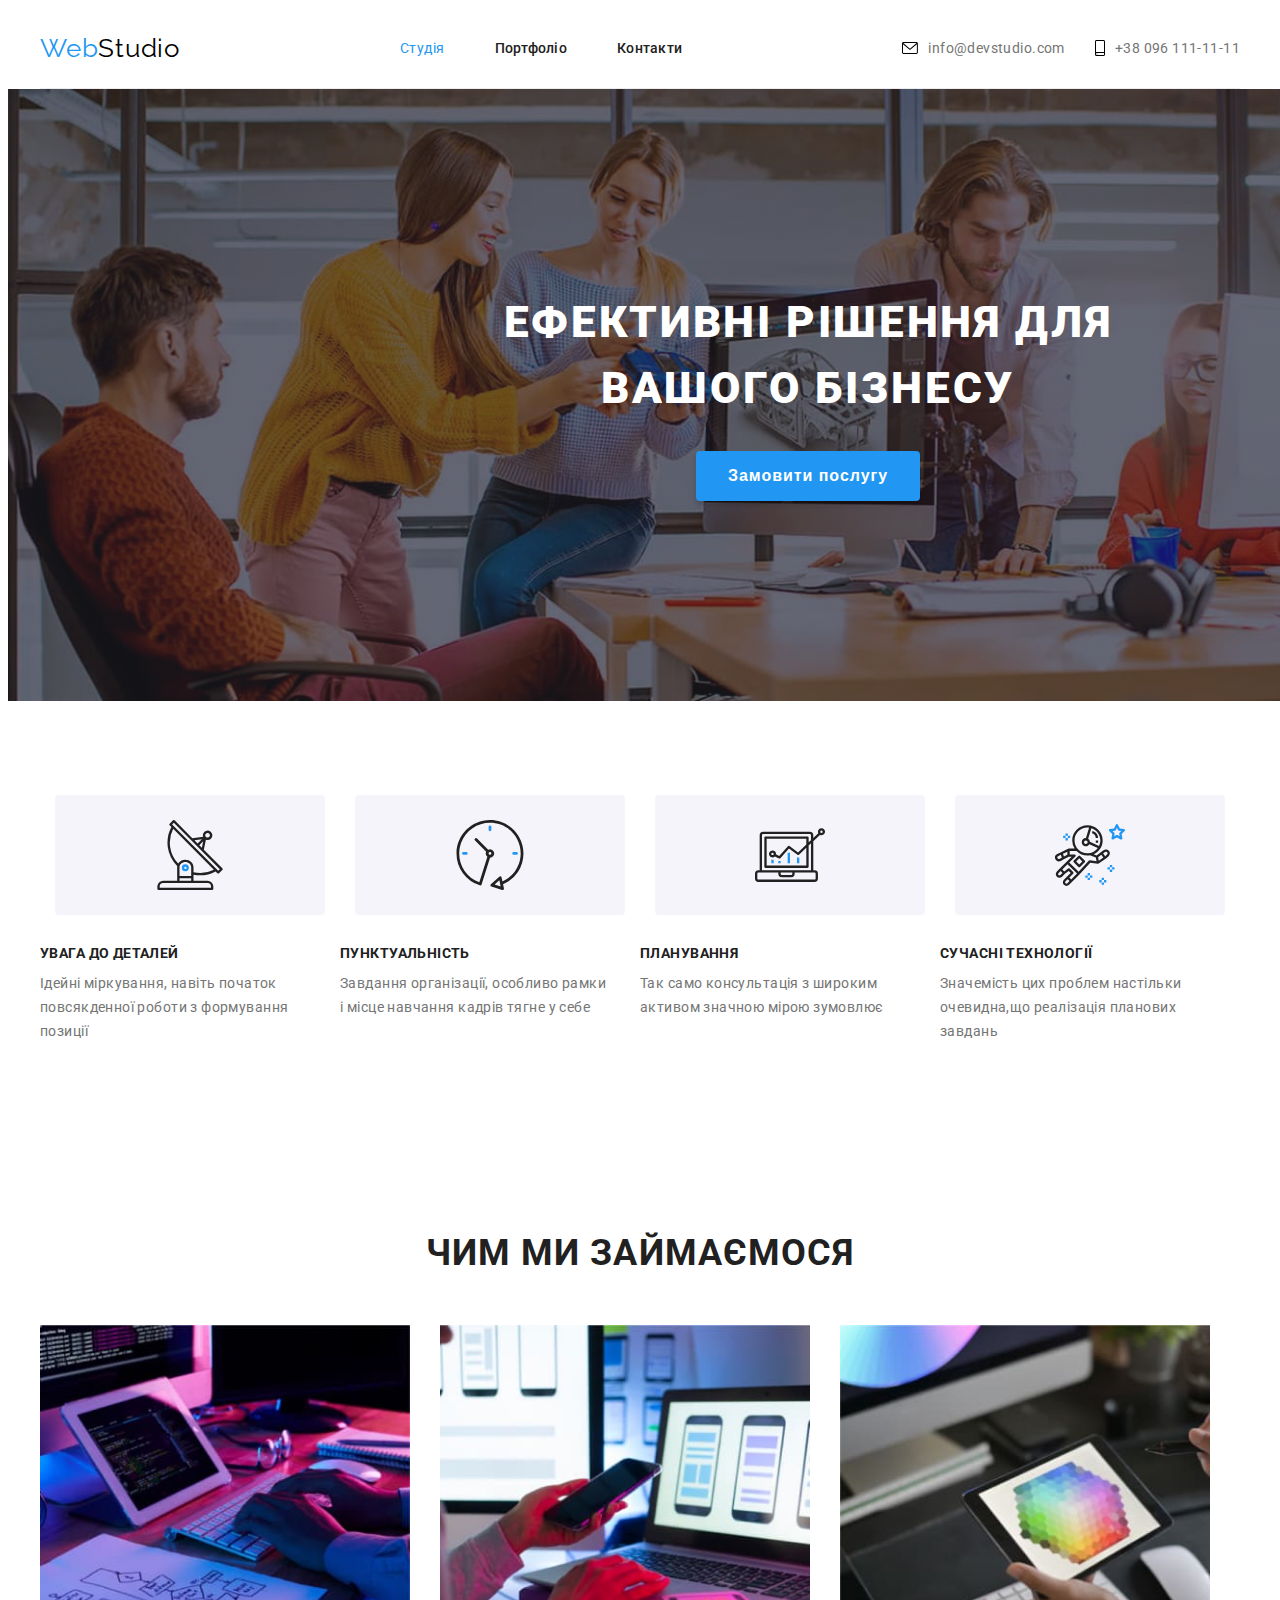
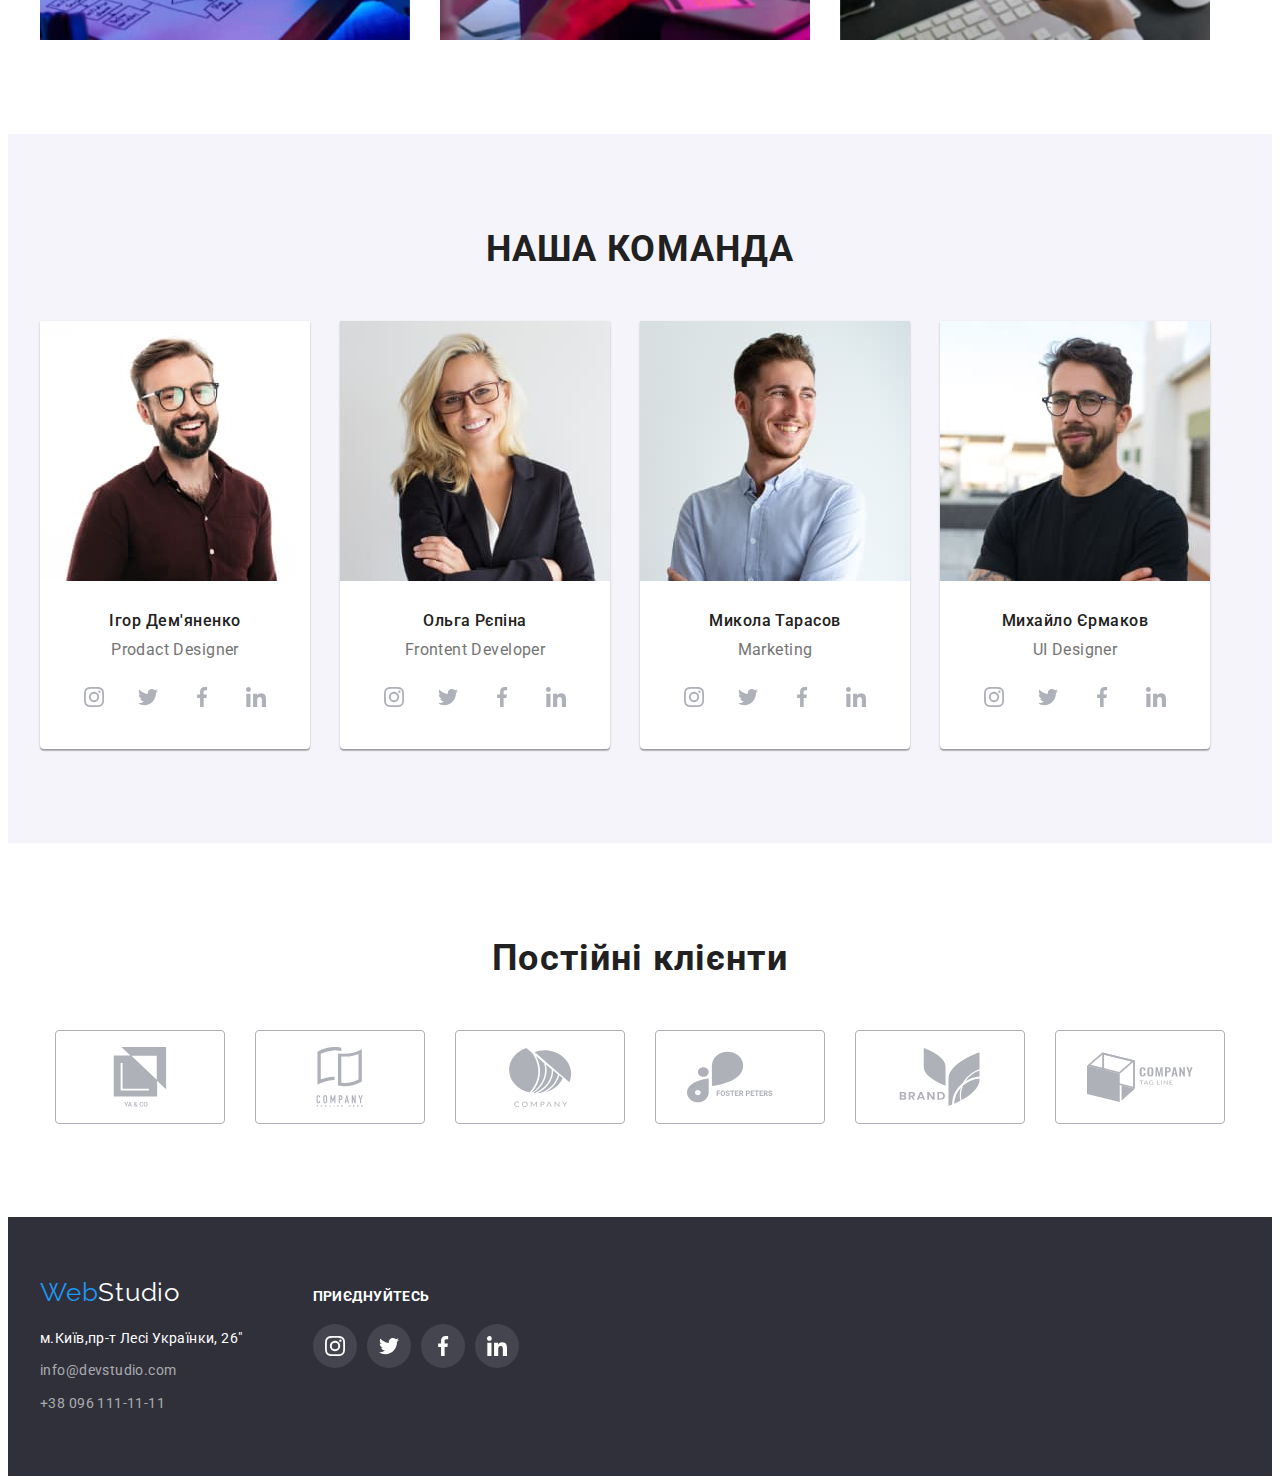
==== commit 6df8be6d: "3" ====
--- a/index.html
+++ b/index.html
@@ -28,32 +28,31 @@
             <a class="page" href="./">Контакти</a>
           </li>
         </ul>
-      <ul class="сontaсt">
+      <ul class="cont">
        
-        <li class="contact-item">
-          <div class="contacts">
-          <a class="contact-link" href="http://" target="_blank" rel="noopener noreferrer">
-         <svg class="contact-icon" width="16" height="12">
-           <use href="./images/icons.svg#icon-envelope-hover"></use>
-          </svg>
-          </a>
-          
-        <a class="mail" href="mailto:info@devstudio.com">info@devstudio.com</a>
-          </div>
+        <li class="contacts">
+         
+           <a class="mail" href="mailto:info@devstudio.com">
+            <svg class="contact-icon" width="16" height="12">
+              <use href="./images/icons.svg#icon-envelope-hover"></use>
+             </svg>
+            info@devstudio.com</a>
+         
       </li>
-        <li class="contact-item">
-          <div class="contacts">
-          <a class="contakt-link" href="http://" target="_blank" rel="noopener noreferrer">
-         <svg class="contakt-icon" width="10" height="16">
-           <use href="./images/icons.svg#icon-smartphone"></use>
-          </svg>
-          </a>
-          <a class="tel" href="tel:+380961111111">+38 096 111-11-11</a>
-          </div>
+
+        <li class="contacts">
+         
+           <a class="tel" href="tel:+380961111111">
+            <svg class="contact-icon" width="10" height="16">
+              <use href="./images/icons.svg#icon-smartphone"></use>
+             </svg>
+            +38 096 111-11-11</a>
+       
         </li>
+
       </ul>
     </nav>
-    </div>
+  </div>
     </header>
     <main>
       <div class="bunner">
@@ -71,32 +70,33 @@
         <h2 class="visually-hidden">НАШІ ПЕРЕВАГИ</h2>
         <ul class="details">
           <li class="details-item">
-           <a class="details-link" href="http://" target="_blank" rel="noopener noreferrer">
+           <div class="details-link">
           <svg class="details-icon" width="70" height="70">
             <use href="./images/icons.svg#icon-antenna-1"></use>
            </svg>
-           </a>
+          </div>
+         
         </li>
         <li class="details-item">
-          <a class="details-link" href="http://" target="_blank" rel="noopener noreferrer">
+          <div class="details-link">
          <svg class="details-icon" width="70" height="70">
            <use href="./images/icons.svg#icon-clock-1"></use>
           </svg>
-          </a>
+         
        </li>
        <li class="details-item">
-        <a class="details-link" href="http://" target="_blank" rel="noopener noreferrer">
+        <div class="details-link">
        <svg class="details-icon" width="70" height="70">
          <use href="./images/icons.svg#icon-diagram-1"></use>
         </svg>
-        </a>
+       
      </li>
      <li class="details-item">
-      <a class="details-link" href="http://" target="_blank" rel="noopener noreferrer">
+      <div class="details-link">
      <svg class="details-icon" width="70" height="70">
        <use href="./images/icons.svg#icon-astronaut-1"></use>
       </svg>
-      </a>
+     
    </li>
         </ul>
         <ul class="work-list">
@@ -299,59 +299,59 @@
         <div class="container">
           <h2 class="customers">Постійні клієнти</h2>
           <ul class="our-customers">
-            <li>
-              <div class="customer-box">
-                <a class="customer-link" href="http://" target="_blank" rel="noopener noreferrer">
-                  <svg class="customer-icon" width="41" height="46.7">
+            <li class="customer-box">
+             
+                <a class="customer-link" href="http://" target="_blank" rel="noopener noreferrer">
+                  <svg class="customer-icon" width="106" height="60">
                     <use href="./images/icons.svg#icon-group"></use>
                    </svg>
                    </a>
-              </div>
-            </li>
-            <li>
-              <div class="customer-box">
-                <a class="customer-link" href="http://" target="_blank" rel="noopener noreferrer">
-                  <svg class="customer-icon" width="40" height="52">
+             
+            </li>
+            <li class="customer-box">
+              
+                <a class="customer-link" href="http://" target="_blank" rel="noopener noreferrer">
+                  <svg class="customer-icon" width="106" height="60">
                     <use href="./images/icons.svg#icon-group-1"></use>
                    </svg>
                    </a>
-              </div>
-            </li>
-            <li>
-              <div class="customer-box"> 
-                <a class="customer-link" href="http://" target="_blank" rel="noopener noreferrer">
-                  <svg class="customer-icon" width="43.46" height="41.18">
+             
+            </li>
+            <li class="customer-box" >
+             
+                <a class="customer-link" href="http://" target="_blank" rel="noopener noreferrer">
+                  <svg class="customer-icon" width="106" height="60">
                     <use href="./images/icons.svg#icon-group-2"></use>
                    </svg>
                    </a>
-              </div>
-            </li>
-            <li>
-              <div class="customer-box">
-                <a class="customer-link" href="http://" target="_blank" rel="noopener noreferrer">
-                  <svg class="customer-icon" width="84.44" height="40.62">
+            
+            </li>
+            <li class="customer-box">
+              
+                <a class="customer-link" href="http://" target="_blank" rel="noopener noreferrer">
+                  <svg class="customer-icon" width="106" height="60">
                     <use href="./images/icons.svg#icon-group-3"></use>
                    </svg>
                    </a>
-              </div>
-            </li>
-            <li>
-              <div class="customer-box"> 
-                <a class="customer-link" href="http://" target="_blank" rel="noopener noreferrer">
-                  <svg class="customer-icon" width="62.54" height="45.43">
+             
+            </li>
+            <li class="customer-box">
+              
+                <a class="customer-link" href="http://" target="_blank" rel="noopener noreferrer">
+                  <svg class="customer-icon" width="106" height="60">
                     <use href="./images/icons.svg#icon-group-4"></use>
                    </svg>
                    </a>
-              </div>
-            </li>
-            <li>
-              <div class="customer-box">
-                <a class="customer-link" href="http://" target="_blank" rel="noopener noreferrer">
-                  <svg class="customer-icon" width="93.79" height="43.93">
+             
+            </li>
+            <li class="customer-box">
+             
+                <a class="customer-link" href="http://" target="_blank" rel="noopener noreferrer">
+                  <svg class="customer-icon" width="106" height="60">
                     <use href="./images/icons.svg#icon-group-5"></use>
                    </svg>
                    </a>
-              </div>
+             
             </li>
           </ul>
         </div>
--- a/css/styles.css
+++ b/css/styles.css
@@ -47,13 +47,13 @@
 
 .site-nav{
     display: flex;
+   justify-content: space-between;
     align-items: center;
     border-bottom: 1px solid #ececec;
 }
 
 .menu {
     display: flex;
-    margin-left: 93px;
     padding-inline-start: 0px;
 
 }
@@ -100,44 +100,73 @@
     padding-bottom: 32px;
    
 }
-.сontaсt {
-    display: flex;
-    justify-content: flex-end;
-    letter-spacing: 0.02em;
-    color: var(--primary-text-color);
-    margin-left: auto;
+.cont{
+    display: flex;
+    justify-content: right;
+    align-items: center;
 }
 
 .contacts{
     display: flex;
     justify-content: center;
     align-items: center;
-    gap: 10px;
-}
-.contact-item:not(:last-child){
+}
+.contacts:not(:last-child){
     margin-right: 30px;
     }
-
-
-
+ .contact-link:hover{
+        fill:var(--btn-bg-color);
+    }
+
+.contact-icon{
+    margin-right: 10px;
+}
 .mail{
-    color: var(--primary-text-color);
+    display: flex;
+    align-items: center;
+    justify-content: center;
     padding-top: 32px;
     padding-bottom: 32px;
+    color: var(--primary-text-color);
+   
 }
 .tel {
+    display: flex;
+    align-items: center;
+    padding-top: 32px;
+    padding-bottom: 32px;
  color:var(--primary-text-color) ;
- padding-top: 32px;
-    padding-bottom: 32px;
-
-}
-.mail:hover,
+
+
+}
+
 .mail:focus{
     color: var(--accent-color);
 }
-.tel:hover,
+.mail:focus .contact-icon{
+    fill: var(--accent-color);
+}
+
+.mail:hover{
+    color: var(--accent-color);
+}
+.mail:hover .contact-icon{
+    fill: var(--accent-color);
+}
+
+
+
 .tel:focus{
     color: var(--accent-color);
+}
+.tel:focus .contact-icon{
+    fill: var(--accent-color);
+}
+.tel:hover{
+    color: var(--accent-color);
+}
+.tel:hover .contact-icon{
+    fill: var(--accent-color);
 }
 
    
@@ -347,6 +376,12 @@
 .socials-link:hover .socials-icon{
     fill: var(--primary-bg-color);
 }
+.socials-link:focus{
+    background-color:var(--btn-bg-color);
+}
+.socials-link:focus .socials-icon{
+    fill: var(--primary-bg-color);
+}
     
 
 
@@ -375,27 +410,36 @@
     align-items: center;
     width: 170px;
     height: 92px;
-    border: 1px solid #afb1b8;
-    border-radius: 4px;
+   
 }
 .customer-link{
    display: flex;
    justify-content: center;
    align-items: center;
-    width: 106px;
-    height: 60px;
+    width: 100%;
+    height: 100%;
      background-color: #fff;
+     border: 1px solid #afb1b8;
+     border-radius: 4px;
      }
 
 
-     .customer-box:hover,
-     .customer-box:focus {
+     .customer-link:hover {
         border-color: var(--accent-color);
         cursor: pointer;
     }
-    .customer-box:hover .customer-link .customer-icon{
+    .customer-link:hover .customer-icon{
         fill: var(--accent-color);
     }
+
+    .customer-link:focus{
+        border-color: var(--accent-color);
+        cursor: pointer;
+    }
+    .customer-link:focus .customer-icon{
+        fill: var(--accent-color);
+    }
+
     .customer-icon{
         fill: #afb1b8;
     }
@@ -412,8 +456,7 @@
 
  .block-footer{
     display: flex;
-    justify-content: left;
-    align-items: center;
+    align-items: baseline;
     gap: 70px;
 }
 .page-footer .feedback {
@@ -499,6 +542,9 @@
 .footer-link:hover{
     background-color:var(--btn-bg-color);
 }
+.footer-link:focus{
+    background-color: var(--btn-bg-color);
+}
 
 
 
@@ -506,10 +552,14 @@
 
 
 
-
-
-.menu .studia{
-    color: var(--title-text-color);
+.text .studia:hover,
+.text .studia:focus
+{
+    color: var(--accent-color);
+}
+
+ .menu .iten .studia{
+    color: var(--title-text-color)
 }
 .menu .portf{
     color: var(--accent-color);
@@ -564,8 +614,15 @@
     flex-wrap: wrap;
     gap:30px
 }
- .blok {
+ .bloc{
      width: calc((100% - 30px*2) / 3);
+}
+
+
+.shadow:hover,
+.shadow:focus{
+    box-shadow: 0px 1px 1px rgba(0, 0, 0, 0.12), 0px 4px 4px rgba(0, 0, 0, 0.06), 1px 4px 6px rgba(0, 0, 0, 0.16);
+
 }
 
 .main-foto{
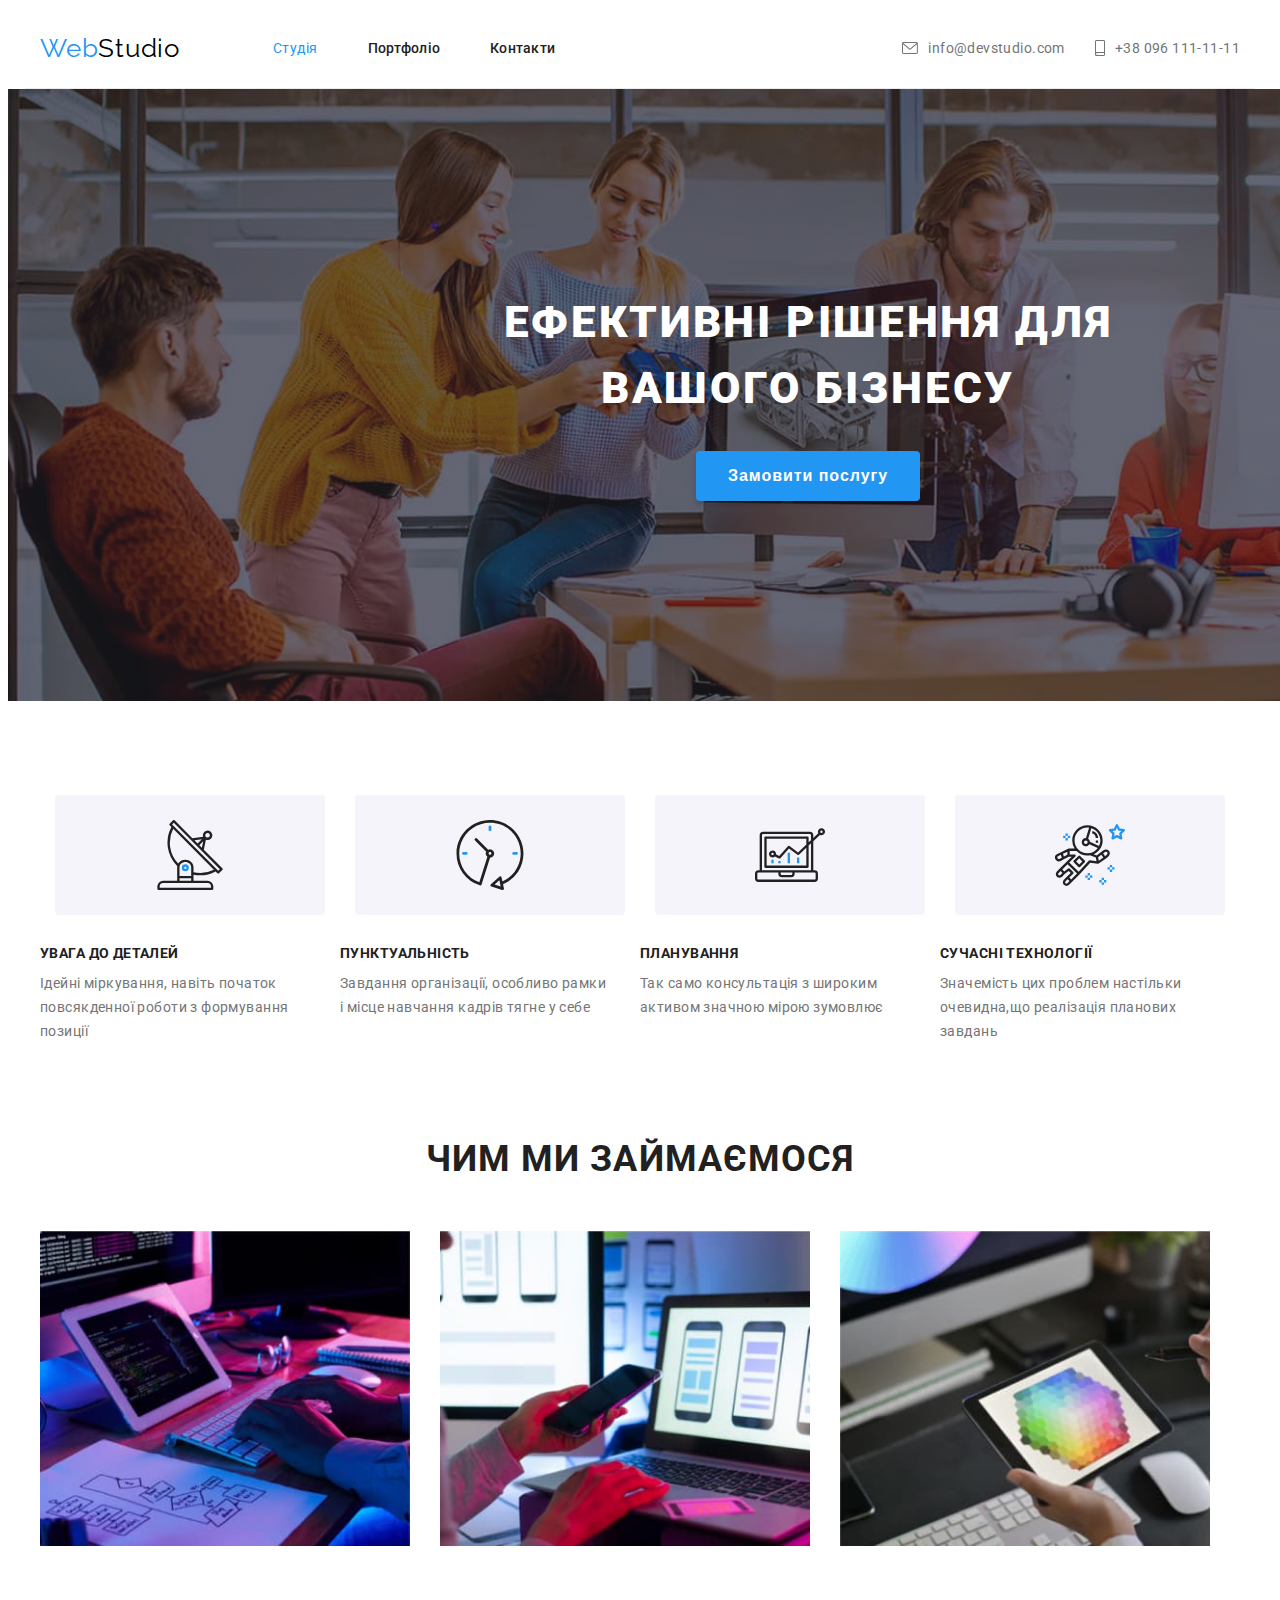
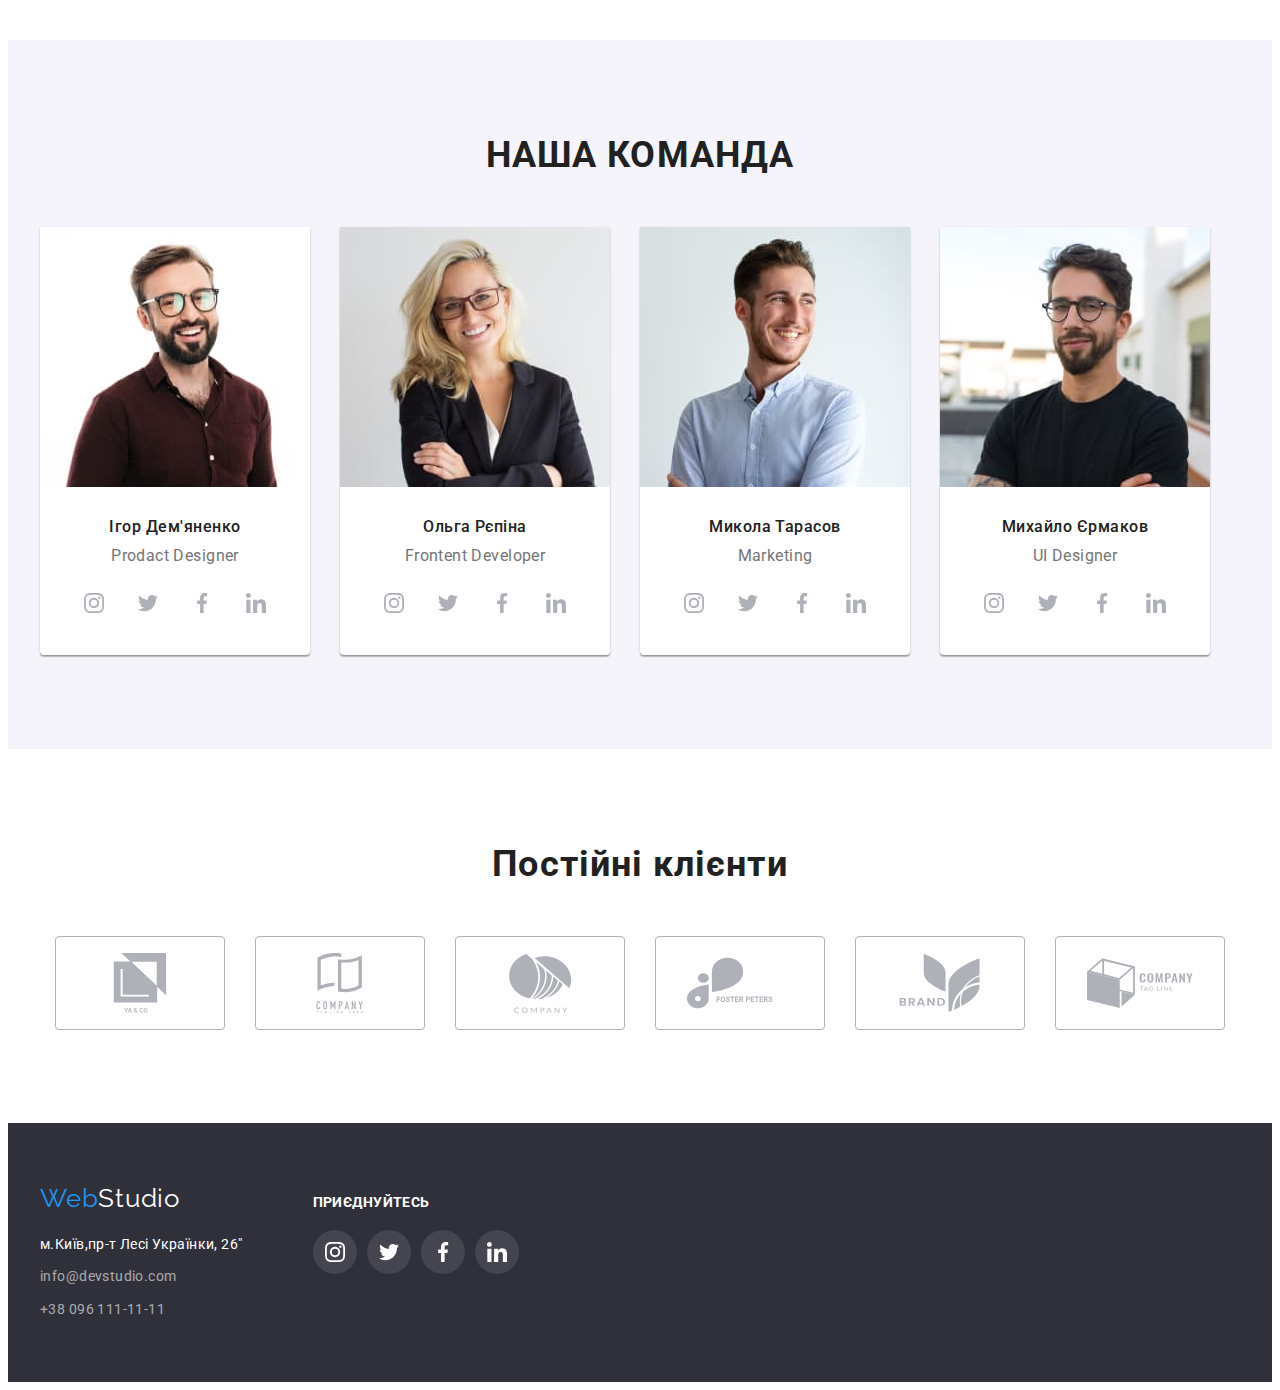
==== commit 35bc69f4: "4" ====
--- a/index.html
+++ b/index.html
@@ -14,7 +14,7 @@
   </head>
   <body>
     <header>
-      <div class="container">
+      <div class="container start">
       <nav class="site-nav">
         <a class="logo" href="./index.html" rel="home">Web<span>Studio</span></a>
         <ul class="menu">
@@ -28,30 +28,31 @@
             <a class="page" href="./">Контакти</a>
           </li>
         </ul>
-      <ul class="cont">
+     
+    </nav>
+    <ul class="cont">
        
-        <li class="contacts">
-         
-           <a class="mail" href="mailto:info@devstudio.com">
-            <svg class="contact-icon" width="16" height="12">
-              <use href="./images/icons.svg#icon-envelope-hover"></use>
-             </svg>
-            info@devstudio.com</a>
-         
+      <li class="contacts">
+       
+         <a class="mail" href="mailto:info@devstudio.com">
+          <svg class="contact-icon" width="16" height="12">
+            <use href="./images/icons.svg#icon-envelope-hover"></use>
+           </svg>
+          info@devstudio.com</a>
+       
+    </li>
+
+      <li class="contacts">
+       
+         <a class="tel" href="tel:+380961111111">
+          <svg class="contact-icon" width="10" height="16">
+            <use href="./images/icons.svg#icon-smartphone"></use>
+           </svg>
+          +38 096 111-11-11</a>
+     
       </li>
 
-        <li class="contacts">
-         
-           <a class="tel" href="tel:+380961111111">
-            <svg class="contact-icon" width="10" height="16">
-              <use href="./images/icons.svg#icon-smartphone"></use>
-             </svg>
-            +38 096 111-11-11</a>
-       
-        </li>
-
-      </ul>
-    </nav>
+    </ul>
   </div>
     </header>
     <main>
@@ -130,7 +131,7 @@
         </ul>
         </div>
       </section>
-      <section class="section">
+      <section class="section works">
         <div class="container">
         <h2 class="skills">ЧИМ МИ ЗАЙМАЄМОСЯ</h2>
         <ul class="foto">
--- a/css/styles.css
+++ b/css/styles.css
@@ -33,12 +33,18 @@
     height: auto;
 }
 .container{
+
 width: 1200px;
 padding-left: 15px;
 padding-right: 15px;
 margin-left: auto;
 margin-right: auto;
 }
+
+ .start{
+    display: flex;
+    border-bottom: 1px solid #ececec;
+}
 .section{
     padding-top: 94px;
     padding-bottom: 94px;
@@ -47,9 +53,9 @@
 
 .site-nav{
     display: flex;
-   justify-content: space-between;
-    align-items: center;
-    border-bottom: 1px solid #ececec;
+
+    align-items: center;
+   
 }
 
 .menu {
@@ -66,6 +72,7 @@
     display: inline-block;
     padding-top: 24px;
     padding-bottom: 24px;
+    margin-right: 93px;
 
 
     font-family: 'Raleway', sans-serif; 
@@ -102,8 +109,9 @@
 }
 .cont{
     display: flex;
-    justify-content: right;
-    align-items: center;
+
+    gap: 30px;
+    margin-left: auto;
 }
 
 .contacts{
@@ -111,15 +119,15 @@
     justify-content: center;
     align-items: center;
 }
-.contacts:not(:last-child){
-    margin-right: 30px;
-    }
+
+    
  .contact-link:hover{
         fill:var(--btn-bg-color);
     }
 
 .contact-icon{
     margin-right: 10px;
+    fill: var(--primary-text-color);
 }
 .mail{
     display: flex;
@@ -280,6 +288,9 @@
 .feature:not(:last-child){
 margin-right: 30px;
 }
+.works{
+    padding-top: 0;
+}
 .skills{
     text-align: center;
     color: var(--title-text-color);
@@ -421,6 +432,7 @@
      background-color: #fff;
      border: 1px solid #afb1b8;
      border-radius: 4px;
+     outline: transparent;
      }
 
 
@@ -451,6 +463,8 @@
 .page-footer {
 
    background-color: #2f303A;
+   padding-top: 60px;
+   padding-bottom: 60px;
 
 }
 
@@ -462,7 +476,6 @@
 .page-footer .feedback {
     letter-spacing: 0.03em;
     line-height: 1.7;
-    padding-bottom: 60px;
 }
 .page-footer .feedback:hover {
     color:var(--accent-color);
@@ -472,7 +485,6 @@
     color: var(--accent-color);
     font-size: 26px;
     letter-spacing: 0.03em;
-    padding-top: 60px;
     display:inline-flex;
     margin-bottom: 20px;
 
@@ -524,7 +536,6 @@
     justify-content: left;
     align-items: center;
     gap: 10px;
-    margin-bottom: 30px;
 }
 
 .footer-link{
@@ -552,8 +563,8 @@
 
 
 
-.text .studia:hover,
-.text .studia:focus
+ .studia:hover,
+ .studia:focus
 {
     color: var(--accent-color);
 }
@@ -619,16 +630,16 @@
 }
 
 
-.shadow:hover,
-.shadow:focus{
+.main-foto:hover,
+.main-foto:focus{
     box-shadow: 0px 1px 1px rgba(0, 0, 0, 0.12), 0px 4px 4px rgba(0, 0, 0, 0.06), 1px 4px 6px rgba(0, 0, 0, 0.16);
 
 }
 
 .main-foto{
     display: block;
-    max-width: 100%;
-    height:auto;
+    outline: transparent;
+
 }
 
 .poster{
